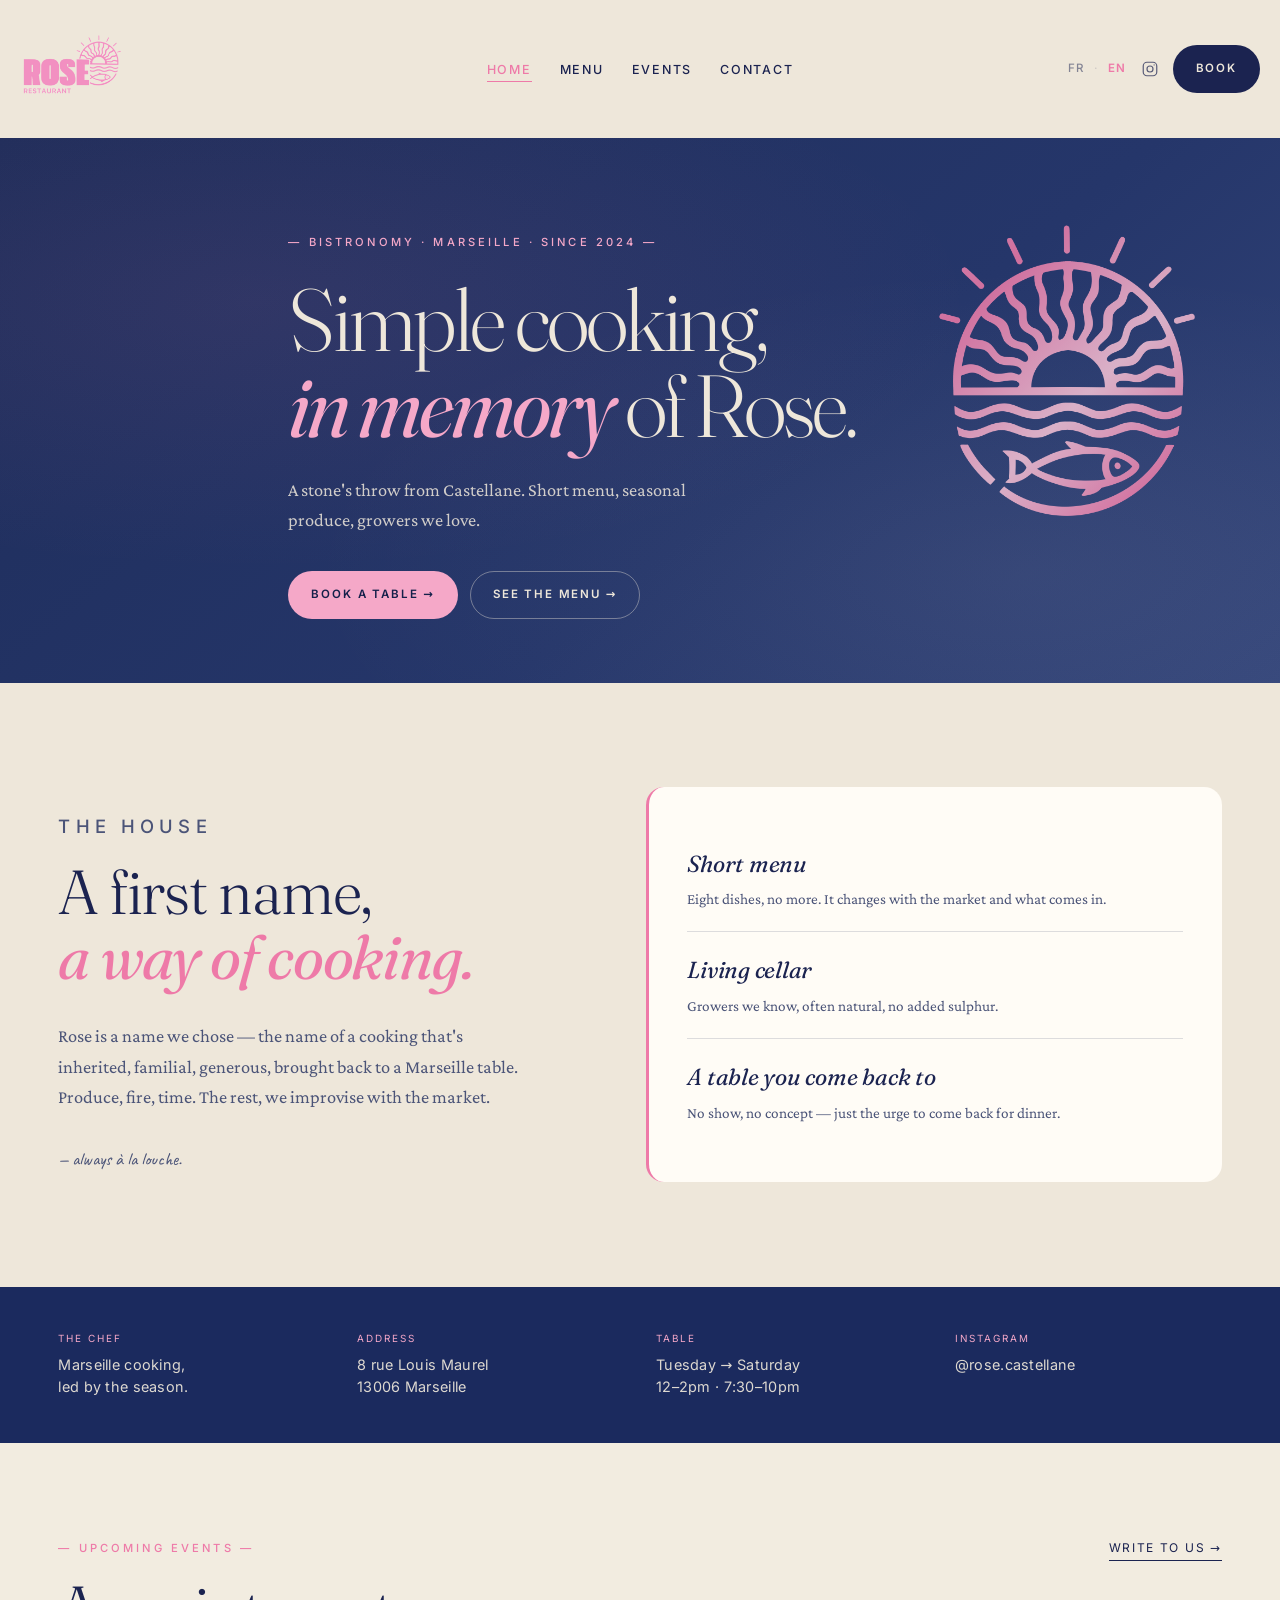
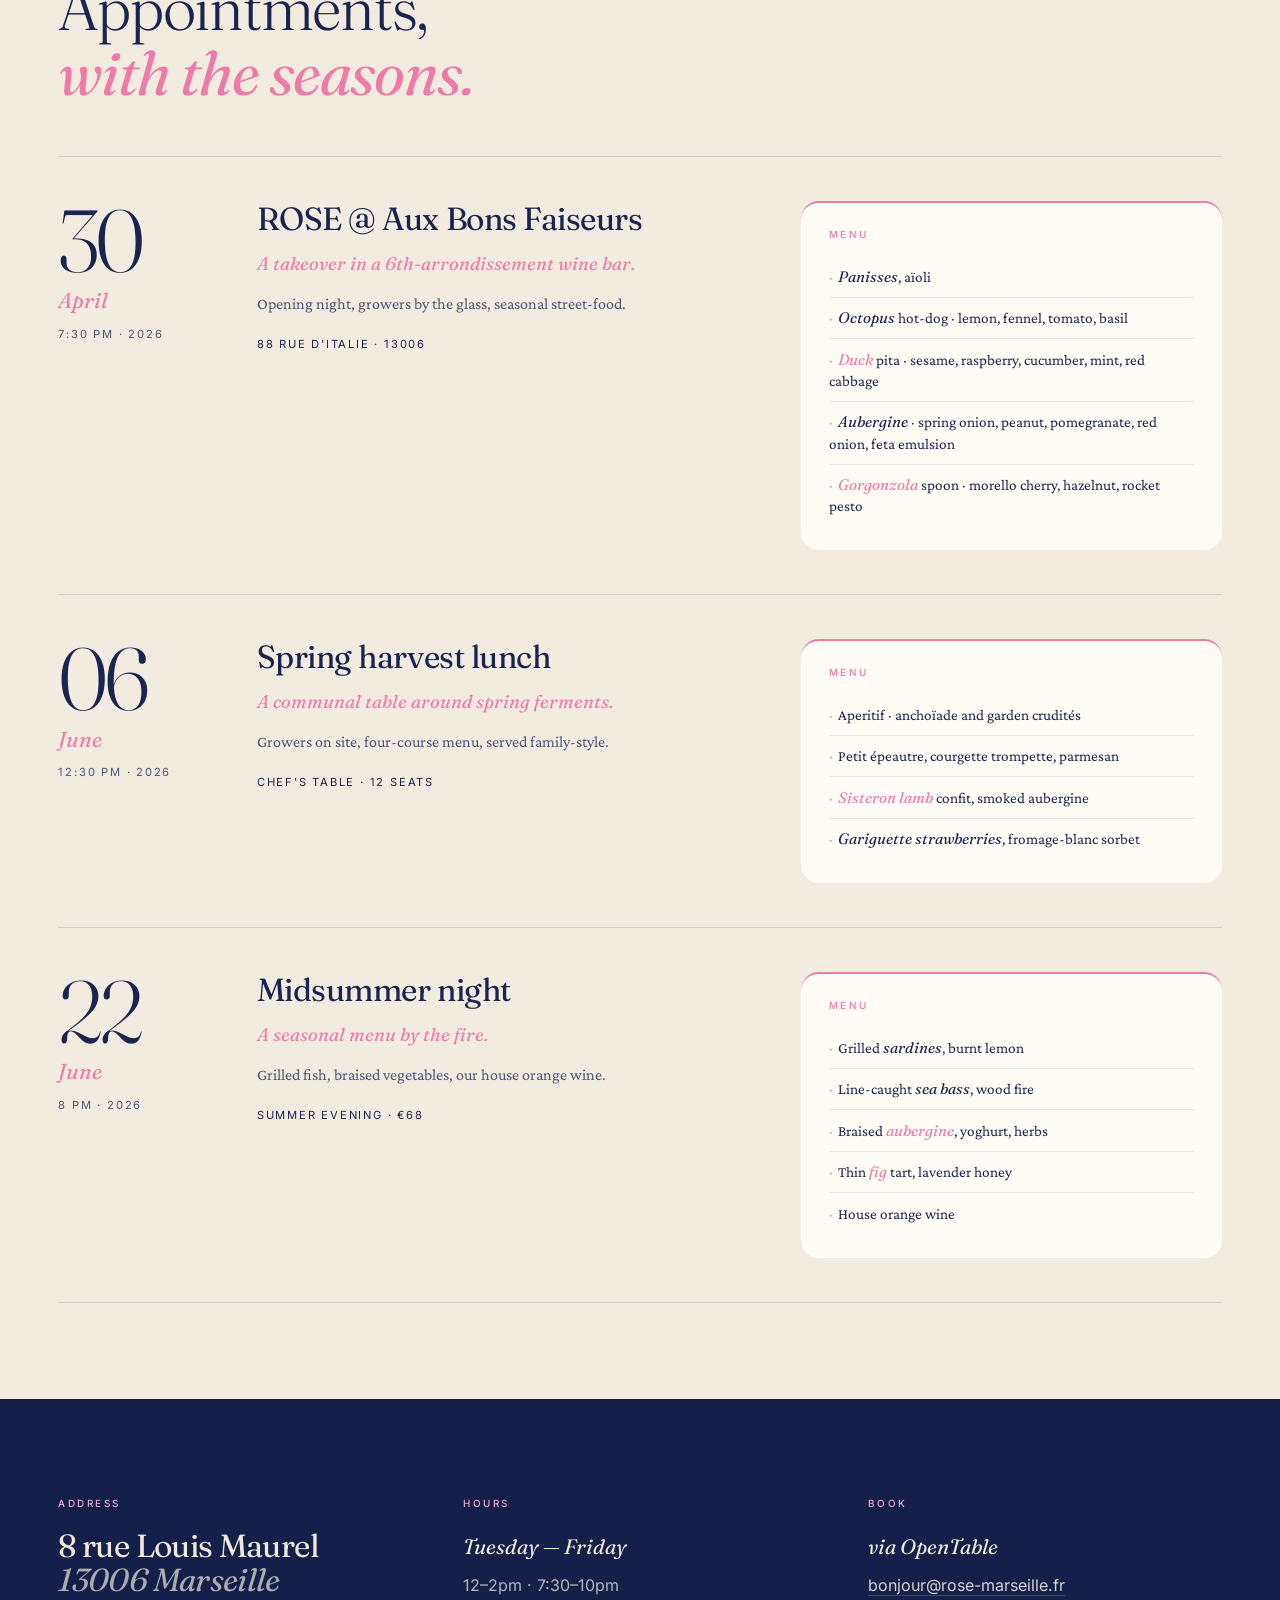
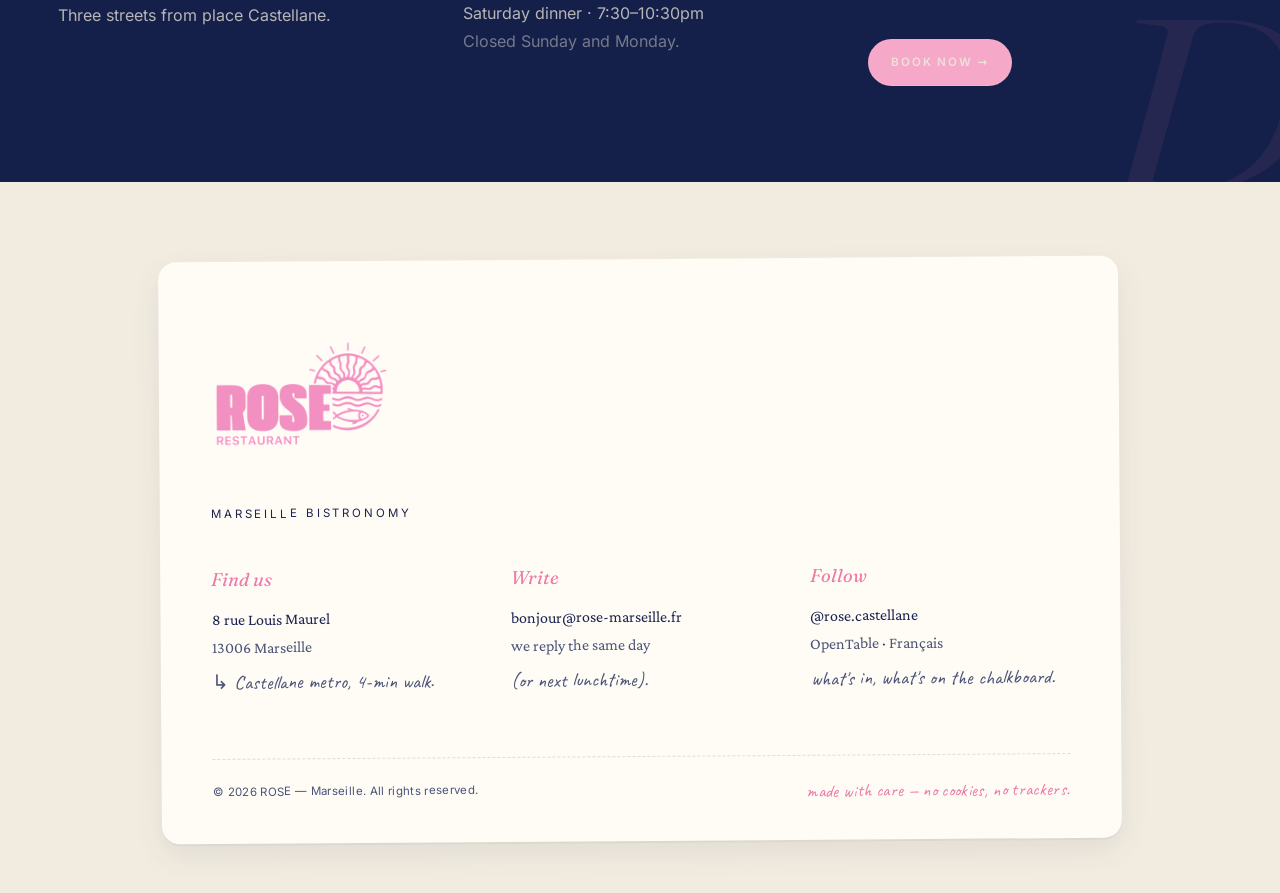
==== en/index.html @ fb36637d "feat(ux): retire les CTA événement + header mobile symétrique + responsive - Supprime les 12 boutons" ====
<!doctype html>
<html lang="en">
<head>
<meta charset="utf-8">
<meta name="viewport" content="width=device-width, initial-scale=1">
<title>ROSE — Marseille bistronomy · 8 rue Louis Maurel</title>
<meta name="description" content="ROSE, a bistronomy table in the heart of Marseille. Simple, seasonal cooking, a stone's throw from Castellane. 8 rue Louis Maurel, 13006.">
<meta name="theme-color" content="#1B2A5E">

<link rel="canonical" href="https://rose-marseille.fr/en/">
<link rel="alternate" hreflang="fr" href="https://rose-marseille.fr/">
<link rel="alternate" hreflang="en" href="https://rose-marseille.fr/en/">
<link rel="alternate" hreflang="x-default" href="https://rose-marseille.fr/">

<meta property="og:type" content="restaurant">
<meta property="og:locale" content="en_GB">
<meta property="og:title" content="ROSE — Marseille bistronomy">
<meta property="og:description" content="Simple cooking, in memory of Rose. 8 rue Louis Maurel, 13006 Marseille.">
<meta property="og:url" content="https://rose-marseille.fr/en/">
<meta property="og:image" content="https://rose-marseille.fr/assets/img/logo-wordmark.png">
<meta name="twitter:card" content="summary_large_image">
<meta name="twitter:title" content="ROSE — Marseille bistronomy">
<meta name="twitter:description" content="Simple cooking, in memory of Rose.">
<meta name="twitter:image" content="https://rose-marseille.fr/assets/img/logo-wordmark.png">

<link rel="icon" href="../favicon.svg" type="image/svg+xml">
<link rel="manifest" href="../site.webmanifest">

<link rel="preconnect" href="https://fonts.googleapis.com">
<link rel="preconnect" href="https://fonts.gstatic.com" crossorigin>
<link rel="stylesheet" href="https://fonts.googleapis.com/css2?family=Fraunces:ital,opsz,wght@0,9..144,300;0,9..144,400;0,9..144,500;1,9..144,300;1,9..144,400;1,9..144,500&family=Crimson+Pro:ital,wght@0,400;0,500;1,400;1,500&family=Caveat:wght@400;600&display=swap">
<link rel="preload" href="../assets/fonts/Inter-Regular.woff2" as="font" type="font/woff2" crossorigin>
<link rel="stylesheet" href="../assets/css/style.css">

<script type="application/ld+json">
{
  "@context": "https://schema.org",
  "@type": "Restaurant",
  "@id": "https://rose-marseille.fr/#restaurant",
  "name": "ROSE",
  "url": "https://rose-marseille.fr/en/",
  "image": "https://rose-marseille.fr/assets/img/logo-wordmark.png",
  "logo": "https://rose-marseille.fr/assets/img/logo-rose.png",
  "email": "bonjour@rose-marseille.fr",
  "priceRange": "€€",
  "servesCuisine": ["French", "Mediterranean", "Bistronomy"],
  "address": {
    "@type": "PostalAddress",
    "streetAddress": "8 rue Louis Maurel",
    "postalCode": "13006",
    "addressLocality": "Marseille",
    "addressCountry": "FR"
  },
  "geo": { "@type": "GeoCoordinates", "latitude": 43.2916, "longitude": 5.3855 },
  "openingHoursSpecification": [
    { "@type": "OpeningHoursSpecification", "dayOfWeek": ["Tuesday","Wednesday","Thursday","Friday"], "opens": "12:00", "closes": "14:00" },
    { "@type": "OpeningHoursSpecification", "dayOfWeek": ["Tuesday","Wednesday","Thursday","Friday"], "opens": "19:30", "closes": "22:00" },
    { "@type": "OpeningHoursSpecification", "dayOfWeek": "Saturday", "opens": "19:30", "closes": "22:30" }
  ],
  "acceptsReservations": "https://www.opentable.fr/r/rose-marseille",
  "sameAs": ["https://www.instagram.com/rose.castellane"]
}
</script>
<script type="application/ld+json">
{
  "@context": "https://schema.org",
  "@type": "WebSite",
  "name": "ROSE — Marseille",
  "url": "https://rose-marseille.fr/en/",
  "inLanguage": ["en", "fr"]
}
</script>
</head>
<body>

<a class="skip-link" href="#main">Skip to content</a>

<header class="site-header" role="banner">
  <div class="wrap header-inner">
    <a class="brand" href="/en/" aria-label="ROSE — home">
      <img class="brand-logo" src="../assets/img/logo-wordmark.png" alt="ROSE — Marseille" width="auto" height="108">
    </a>
    <nav class="nav-primary" id="nav-primary" aria-label="Primary">
      <ul>
        <li><a href="/en/" aria-current="page">Home</a></li>
        <li><a href="menu.html">Menu</a></li>
        <li><a href="events.html">Events</a></li>
        <li><a href="contact.html">Contact</a></li>
      </ul>
    </nav>
    <div class="header-cta">
      <div class="lang-switch" aria-label="Language">
        <a href="/" hreflang="fr">FR</a><span>·</span>
        <a href="/en/" aria-current="true" hreflang="en">EN</a>
      </div>
      <a class="ig-link" href="https://www.instagram.com/rose.castellane" target="_blank" rel="noopener noreferrer" aria-label="Instagram"><svg viewBox="0 0 24 24" width="18" height="18" fill="none" stroke="currentColor" stroke-width="1.6" stroke-linecap="round" stroke-linejoin="round" aria-hidden="true"><rect x="3" y="3" width="18" height="18" rx="5"/><circle cx="12" cy="12" r="4"/><circle cx="17.5" cy="6.5" r="0.8" fill="currentColor" stroke="none"/></svg></a>
      <a class="btn btn--dark" data-opentable href="https://www.opentable.fr/r/rose-marseille">Book</a>
    </div>
  </div>
</header>

<main id="main">

  <section class="hero">
    <div class="hero-mark" aria-hidden="true"></div>
    <div class="wrap hero-inner">
      <p class="eyebrow eyebrow-dash reveal">Bistronomy · Marseille · since 2024</p>
      <h1 class="reveal" data-delay="1">Simple cooking,<br><em>in memory</em> of Rose.</h1>
      <p class="hero-lead reveal" data-delay="2">A stone's throw from Castellane. Short menu, seasonal produce, growers we love.</p>
      <div class="hero-cta reveal" data-delay="3">
        <a class="btn btn--primary" data-opentable href="https://www.opentable.fr/r/rose-marseille">Book a table →</a>
        <a class="btn btn--ghost" href="menu.html">See the menu →</a>
      </div>
    </div>
  </section>

  <section class="section">
    <div class="wrap">
      <div class="signature">
        <div class="signature-text reveal">
          <p class="eyebrow">The house</p>
          <h2>A first name,<br><em>a way of cooking.</em></h2>
          <p>Rose is a name we chose — the name of a cooking that's inherited, familial, generous, brought back to a Marseille table. Produce, fire, time. The rest, we improvise with the market.</p>
          <p class="script">— always à la louche.</p>
        </div>
        <div class="signature-card reveal" data-delay="1">
          <div class="item">
            <div class="item-title">Short menu</div>
            <div class="item-desc">Eight dishes, no more. It changes with the market and what comes in.</div>
          </div>
          <div class="item">
            <div class="item-title">Living cellar</div>
            <div class="item-desc">Growers we know, often natural, no added sulphur.</div>
          </div>
          <div class="item">
            <div class="item-title">A table you come back to</div>
            <div class="item-desc">No show, no concept — just the urge to come back for dinner.</div>
          </div>
        </div>
      </div>
    </div>
  </section>

  <section class="info-band">
    <div class="wrap">
      <div class="grid">
        <div>
          <div class="label">The chef</div>
          <div class="value">Marseille cooking,<br>led by the season.</div>
        </div>
        <div>
          <div class="label">Address</div>
          <div class="value">8 rue Louis Maurel
13006 Marseille</div>
        </div>
        <div>
          <div class="label">Table</div>
          <div class="value">Tuesday → Saturday
12–2pm · 7:30–10pm</div>
        </div>
        <div>
          <div class="label">Instagram</div>
          <div class="value"><a href="https://www.instagram.com/rose.castellane" target="_blank" rel="noopener noreferrer">@rose.castellane</a></div>
        </div>
      </div>
    </div>
  </section>

  <section class="section events">
    <div class="wrap">
      <div class="events-head reveal">
        <div>
          <p class="eyebrow eyebrow-dash">Upcoming events</p>
          <h2>Appointments,<br><em>with the seasons.</em></h2>
        </div>
        <a class="events-link" href="contact.html">Write to us →</a>
      </div>
      <ul class="events-list">
        <li class="event reveal" data-delay="1">
          <div class="event-date">
            <span class="day">30</span>
            <span class="month">April</span>
            <span class="time">7:30 pm · 2026</span>
          </div>
          <div>
            <h3 class="event-title">ROSE @ Aux Bons Faiseurs</h3>
            <p class="event-sub">A takeover in a 6th-arrondissement wine bar.</p>
            <p class="event-desc">Opening night, growers by the glass, seasonal street-food.</p>
            <p class="event-location">88 rue d'Italie · 13006</p>
          </div>
          <div class="event-menu-card">
            <span class="event-menu-label">Menu</span>
            <ul class="event-menu">
              <li><span class="accent-blue">Panisses</span>, aïoli</li>
              <li><span class="accent-blue">Octopus</span> hot-dog · lemon, fennel, tomato, basil</li>
              <li><span class="accent-rose">Duck</span> pita · sesame, raspberry, cucumber, mint, red cabbage</li>
              <li><span class="accent-blue">Aubergine</span> · spring onion, peanut, pomegranate, red onion, feta emulsion</li>
              <li><span class="accent-rose">Gorgonzola</span> spoon · morello cherry, hazelnut, rocket pesto</li>
            </ul>
          </div>
        </li>
        <li class="event reveal" data-delay="2">
          <div class="event-date">
            <span class="day">06</span>
            <span class="month">June</span>
            <span class="time">12:30 pm · 2026</span>
          </div>
          <div>
            <h3 class="event-title">Spring harvest lunch</h3>
            <p class="event-sub">A communal table around spring ferments.</p>
            <p class="event-desc">Growers on site, four-course menu, served family-style.</p>
            <p class="event-location">Chef's table · 12 seats</p>
          </div>
          <div class="event-menu-card">
            <span class="event-menu-label">Menu</span>
            <ul class="event-menu">
              <li>Aperitif · anchoïade and garden crudités</li>
              <li>Petit épeautre, courgette trompette, parmesan</li>
              <li><span class="accent-rose">Sisteron lamb</span> confit, smoked aubergine</li>
              <li><span class="accent-blue">Gariguette strawberries</span>, fromage-blanc sorbet</li>
            </ul>
          </div>
        </li>
        <li class="event reveal" data-delay="3">
          <div class="event-date">
            <span class="day">22</span>
            <span class="month">June</span>
            <span class="time">8 pm · 2026</span>
          </div>
          <div>
            <h3 class="event-title">Midsummer night</h3>
            <p class="event-sub">A seasonal menu by the fire.</p>
            <p class="event-desc">Grilled fish, braised vegetables, our house orange wine.</p>
            <p class="event-location">Summer evening · €68</p>
          </div>
          <div class="event-menu-card">
            <span class="event-menu-label">Menu</span>
            <ul class="event-menu">
              <li>Grilled <span class="accent-blue">sardines</span>, burnt lemon</li>
              <li>Line-caught <span class="accent-blue">sea bass</span>, wood fire</li>
              <li>Braised <span class="accent-rose">aubergine</span>, yoghurt, herbs</li>
              <li>Thin <span class="accent-rose">fig</span> tart, lavender honey</li>
              <li>House orange wine</li>
            </ul>
          </div>
        </li>
      </ul>
    </div>
  </section>

  <section class="section section--navy-deep">
    <div class="wrap">
      <div class="practical reveal">
        <div>
          <p class="eyebrow">Address</p>
          <h3>8 rue Louis Maurel<br><em>13006 Marseille</em></h3>
          <p>Three streets from place Castellane.</p>
        </div>
        <div>
          <p class="eyebrow">Hours</p>
          <p class="italique">Tuesday — Friday</p>
          <p>12–2pm · 7:30–10pm<br>Saturday dinner · 7:30–10:30pm<br><span style="opacity:0.6">Closed Sunday and Monday.</span></p>
        </div>
        <div>
          <p class="eyebrow">Book</p>
          <p class="italique">via OpenTable</p>
          <p><a href="mailto:bonjour@rose-marseille.fr">bonjour@rose-marseille.fr</a></p>
          <a class="btn btn--primary" data-opentable href="https://www.opentable.fr/r/rose-marseille" style="margin-top:1.5rem">Book now →</a>
        </div>
      </div>
      <div class="ghost-letter" aria-hidden="true">R</div>
    </div>
  </section>

</main>

<footer class="site-footer" role="contentinfo">
  <div class="wrap">
    <div class="footer-card">
      <img class="footer-wordmark" src="../assets/img/logo-wordmark.png" alt="ROSE">
      <p class="footer-tag">Marseille bistronomy</p>
      <div class="footer-grid">
        <div>
          <p class="col-title">Find us</p>
          8 rue Louis Maurel<br>
          <span class="col-muted">13006 Marseille</span>
          <p class="col-note">↳ Castellane metro, 4-min walk.</p>
        </div>
        <div>
          <p class="col-title">Write</p>
          <a href="mailto:bonjour@rose-marseille.fr">bonjour@rose-marseille.fr</a><br>
          <span class="col-muted">we reply the same day</span>
          <p class="col-note">(or next lunchtime).</p>
        </div>
        <div>
          <p class="col-title">Follow</p>
          <a href="https://www.instagram.com/rose.castellane" target="_blank" rel="noopener noreferrer">@rose.castellane</a><br>
          <a data-opentable href="https://www.opentable.fr/r/rose-marseille" class="col-muted">OpenTable</a> · <a href="/" class="col-muted">Français</a>
          <p class="col-note">what's in, what's on the chalkboard.</p>
        </div>
      </div>
      <div class="footer-sign">
        <span>© <span data-year>2026</span> ROSE — Marseille. All rights reserved.</span>
        <span class="script">made with care — no cookies, no trackers.</span>
      </div>
    </div>
  </div>
</footer>

<button class="back-top" type="button" aria-label="Back to top">
  <svg width="16" height="16" viewBox="0 0 24 24" fill="none" stroke="currentColor" stroke-width="2" stroke-linecap="round" stroke-linejoin="round" aria-hidden="true"><path d="M12 19V5M5 12l7-7 7 7"/></svg>
</button>

<script src="../assets/js/main.js" defer></script>
</body>
</html>
---- assets/css/style.css ----
/* ---------------------------------------------------------
   ROSE — Marseille · Design system v2
   DA : bleu marine + rose poudré + crème
   Typo : Fraunces (serif display) · Inter (UI) · Crimson Pro (corps) · Caveat (manuscrit)
   --------------------------------------------------------- */

/* ---------- Fonts
   Fraunces + Crimson Pro + Caveat via Google Fonts (link dans <head>).
   Inter est self-hosted (hérité) pour UI/nav/boutons. */
@font-face { font-family:"Inter"; src:url("../fonts/Inter-Regular.woff2")  format("woff2"); font-weight:400; font-style:normal; font-display:swap; }
@font-face { font-family:"Inter"; src:url("../fonts/Inter-Medium.woff2")   format("woff2"); font-weight:500; font-style:normal; font-display:swap; }
@font-face { font-family:"Inter"; src:url("../fonts/Inter-SemiBold.woff2") format("woff2"); font-weight:600; font-style:normal; font-display:swap; }

/* ---------- Tokens */
:root {
  /* Couleurs — DA exacte */
  --c-navy:       #1B2A5E;   /* hero, bandeaux infos */
  --c-navy-deep:  #14204A;   /* practical, gradient sombre */
  --c-navy-soft:  #2A3C7A;
  --c-ink:        #1B2350;   /* texte principal */
  --c-ink-soft:   #4B5478;   /* texte secondaire */

  --c-pink:       #F5A8C8;   /* rose poudré, accents, italiques hero */
  --c-pink-deep:  #EE7AA8;   /* rose saturé, hover, accents intérieurs */
  --c-pink-soft:  #F8C5D7;

  --c-cream:      #EEE7DA;   /* fond page */
  --c-cream-deep: #E6DECB;
  --c-paper:      #F2ECE0;   /* fond footer, bandeau évenements */
  --c-white:      #FFFCF6;   /* cartes, "papier" */

  --c-rule:       rgba(27,35,80,0.15);
  --c-rule-hair:  rgba(27,35,80,0.10);

  /* Alias pour code hérité (compatibilité — toutes les pages anciennes) */
  --c-blue-ink:  var(--c-navy);
  --c-blue:      var(--c-ink);
  --c-blue-2:    var(--c-navy-soft);
  --c-blue-dark: var(--c-navy-deep);
  --c-rose:      var(--c-pink);
  --c-rose-soft: var(--c-pink-soft);
  --c-rose-deep: var(--c-pink-deep);
  --c-ivory:     var(--c-cream);
  --c-ivory-2:   var(--c-white);
  --c-sand:      var(--c-paper);
  --c-graphite:  var(--c-ink);
  --c-graphite-2:var(--c-ink-soft);
  --c-line:      var(--c-rule);
  --c-line-2:    var(--c-rule-hair);
  --c-muted:     var(--c-ink-soft);

  /* Typo */
  --ff-display: "Fraunces", Georgia, "Times New Roman", serif;
  --ff-sans:    "Inter", system-ui, -apple-system, "Segoe UI", Roboto, Helvetica, Arial, sans-serif;
  --ff-serif:   "Crimson Pro", Georgia, "Times New Roman", serif;
  --ff-script:  "Caveat", "Brush Script MT", cursive;

  /* Échelle fluide */
  --fs-xs:   clamp(0.72rem, 0.70rem + 0.1vw, 0.78rem);
  --fs-sm:   clamp(0.85rem, 0.83rem + 0.1vw, 0.92rem);
  --fs-base: clamp(1rem,    0.97rem + 0.15vw, 1.08rem);
  --fs-md:   clamp(1.1rem,  1.05rem + 0.3vw, 1.25rem);
  --fs-lg:   clamp(1.5rem,  1.3rem + 0.85vw, 2rem);
  --fs-xl:   clamp(2.4rem,  1.8rem + 2.6vw, 4rem);
  --fs-2xl:  clamp(3rem,    2rem + 4.5vw, 5.5rem);

  /* Espacement */
  --s-1: 0.5rem;  --s-2: 0.75rem; --s-3: 1rem;   --s-4: 1.5rem;
  --s-5: 2.25rem; --s-6: 3.5rem;  --s-7: 5.5rem; --s-8: 8rem;

  /* Layout */
  --wrap: 1240px;
  --radius-xs: 8px;
  --radius: 12px;
  --radius-lg: 18px;
  --radius-pill: 999px;

  /* Ombres */
  --shadow-card: 0 2px 0 rgba(27,35,80,0.04), 0 12px 30px rgba(27,35,80,0.08);
  --shadow-soft: 0 1px 2px rgba(27,35,80,0.04), 0 6px 18px rgba(27,35,80,0.06);

  /* Motion */
  --ease: cubic-bezier(0.2, 0.65, 0.2, 1);
  --ease-out: cubic-bezier(0.16, 1, 0.3, 1);
  --dur-fast: 200ms;
  --dur: 380ms;
  --dur-slow: 780ms;

  --hdr-h: 150px;
}

/* ---------- Reset léger */
*, *::before, *::after { box-sizing: border-box; }
html { -webkit-text-size-adjust: 100%; }
body {
  margin: 0;
  background: var(--c-cream);
  color: var(--c-ink);
  font-family: var(--ff-serif);
  font-size: var(--fs-base);
  line-height: 1.55;
  -webkit-font-smoothing: antialiased;
  -moz-osx-font-smoothing: grayscale;
  text-rendering: optimizeLegibility;
  font-feature-settings: "ss01", "cv11";
}
img { max-width: 100%; height: auto; display: block; }
a { color: inherit; text-decoration: none; transition: color var(--dur-fast) var(--ease), opacity var(--dur-fast) var(--ease); }
a:hover { color: var(--c-pink-deep); }
button { font: inherit; color: inherit; }

::selection { background: var(--c-pink); color: var(--c-navy-deep); }

.wrap { max-width: var(--wrap); margin: 0 auto; padding: 0 clamp(1.25rem, 3vw, 3.5rem); }
.sr-only { position: absolute; width: 1px; height: 1px; padding: 0; margin: -1px; overflow: hidden; clip: rect(0,0,0,0); white-space: nowrap; border: 0; }

.skip-link {
  position: absolute; top: -48px; left: 12px; z-index: 100;
  padding: 10px 16px; background: var(--c-ink); color: var(--c-cream);
  font-family: var(--ff-sans); font-size: 0.85rem;
  border-radius: var(--radius);
  transition: top var(--dur-fast) var(--ease);
}
.skip-link:focus { top: 12px; }

/* ---------- Typographie display */
h1, h2, h3, h4 {
  font-family: var(--ff-display);
  font-weight: 300;
  color: var(--c-ink);
  letter-spacing: -0.02em;
  line-height: 1.05;
  margin: 0;
}
h1 { font-size: var(--fs-2xl); letter-spacing: -0.035em; }
h2 { font-size: var(--fs-xl); }
h3 { font-size: var(--fs-lg); }
h4 { font-size: var(--fs-md); font-weight: 400; }
em { font-family: var(--ff-display); font-style: italic; font-weight: 400; color: var(--c-pink-deep); }

p { margin: 0 0 1rem; }

.eyebrow {
  font-family: var(--ff-sans);
  font-size: 0.7rem;
  font-weight: 500;
  letter-spacing: 0.28em;
  text-transform: uppercase;
  color: var(--c-pink-deep);
  margin: 0 0 1.1rem;
}
.eyebrow-dash::before { content: "— "; }
.eyebrow-dash::after  { content: " —"; }

.script {
  font-family: var(--ff-script);
  font-size: 1.6rem;
  line-height: 1.2;
  color: var(--c-pink-deep);
}

/* Accents texte colorés sur mots-produits */
.accent-blue { color: var(--c-ink); font-style: italic; font-family: var(--ff-display); font-weight: 400; }
.accent-rose { color: var(--c-pink-deep); font-style: italic; font-family: var(--ff-display); font-weight: 400; }

/* ---------- Header */
.site-header {
  position: sticky; top: 0; z-index: 50;
  background: var(--c-cream);
  transition: box-shadow var(--dur) var(--ease), background var(--dur) var(--ease);
}
.site-header.is-scrolled {
  background: rgba(238,231,218,0.92);
  backdrop-filter: saturate(140%) blur(10px);
  -webkit-backdrop-filter: saturate(140%) blur(10px);
  box-shadow: 0 1px 0 var(--c-rule-hair);
}
.header-inner {
  display: grid;
  grid-template-columns: 1fr auto 1fr;
  align-items: center;
  gap: 24px;
  padding: 18px 0;
}
.brand { display: inline-flex; align-items: center; }
.brand-logo { height: clamp(72px, 8vw, 108px); width: auto; }

.nav-primary { display: flex; align-items: center; justify-content: center; gap: 28px; }
.nav-primary ul {
  display: flex; list-style: none; gap: 28px; margin: 0; padding: 0;
  font-family: var(--ff-sans);
  font-size: 0.78rem;
  letter-spacing: 0.14em;
  text-transform: uppercase;
  font-weight: 500;
}
.nav-primary ul a { color: var(--c-ink); padding-bottom: 4px; }
.nav-primary ul a:hover { color: var(--c-pink-deep); }
.nav-primary ul a[aria-current="page"] { color: var(--c-pink-deep); border-bottom: 1px solid var(--c-pink-deep); }

.lang-switch {
  display: flex; align-items: center; gap: 10px;
  font-family: var(--ff-sans); font-size: 0.72rem; font-weight: 500;
  letter-spacing: 0.1em;
}
.lang-switch a { color: var(--c-ink); opacity: 0.5; }
.lang-switch a[aria-current="true"] { color: var(--c-pink-deep); opacity: 1; font-weight: 600; }
.lang-switch span { color: var(--c-rule); }
.lang-switch .ig-link { display: inline-flex; align-items: center; opacity: 0.75; }
.lang-switch .ig-link:hover { opacity: 1; color: var(--c-pink-deep); }

.header-cta { display: flex; justify-content: flex-end; align-items: center; gap: 14px; }
.header-cta .ig-link { color: var(--c-ink); opacity: 0.7; display: inline-flex; }
.header-cta .ig-link:hover { color: var(--c-pink-deep); opacity: 1; }

/* ---------- Boutons */
.btn {
  display: inline-flex; align-items: center; justify-content: center; gap: 0.5em;
  padding: 14px 22px;
  font-family: var(--ff-sans);
  font-size: 0.72rem;
  font-weight: 600;
  letter-spacing: 0.16em;
  text-transform: uppercase;
  border-radius: var(--radius-pill);
  cursor: pointer;
  border: 1px solid transparent;
  transition: transform var(--dur-fast) var(--ease), background var(--dur-fast) var(--ease),
              color var(--dur-fast) var(--ease), border-color var(--dur-fast) var(--ease),
              box-shadow var(--dur-fast) var(--ease);
  white-space: nowrap;
}
.btn--primary {
  background: var(--c-pink);
  color: var(--c-navy-deep);
}
.btn--primary:hover { background: var(--c-pink-deep); color: var(--c-navy-deep); transform: translateY(-1px); }
.btn--dark {
  background: var(--c-ink);
  color: var(--c-cream);
}
.btn--dark:hover { background: var(--c-navy); color: var(--c-cream); transform: translateY(-1px); }
.btn--ghost {
  background: transparent;
  color: var(--c-ink);
  border: 1px solid var(--c-rule);
}
.btn--ghost:hover { border-color: var(--c-pink-deep); color: var(--c-pink-deep); }
.btn--ghost-dark {
  background: transparent;
  color: var(--c-cream);
  border: 1px solid rgba(238,231,218,0.35);
}
.btn--ghost-dark:hover { border-color: var(--c-pink); color: var(--c-pink); }

/* ---------- HERO navy */
.hero {
  position: relative;
  color: var(--c-cream);
  padding: clamp(4rem, 8vw, 6rem) 0 clamp(3rem, 6vw, 4rem);
  overflow: hidden;
  background:
    radial-gradient(ellipse at 20% 30%, rgba(238,122,168,0.08) 0%, transparent 50%),
    radial-gradient(ellipse at 80% 80%, rgba(238,231,218,0.06) 0%, transparent 50%),
    linear-gradient(140deg, #1E2D5A 0%, #25366A 60%, #33457A 100%);
}
.hero-inner { position: relative; max-width: 780px; }
.hero .eyebrow { color: var(--c-pink); margin-bottom: 1.5rem; }
.hero h1 {
  color: var(--c-cream);
  font-size: clamp(3rem, 7vw, 5.5rem);
  line-height: 0.98;
  font-weight: 300;
  letter-spacing: -0.035em;
}
.hero h1 em {
  color: var(--c-pink);
  font-weight: 400;
}
.hero-lead {
  max-width: 460px;
  margin-top: 1.75rem;
  font-size: clamp(1.05rem, 1.5vw, 1.15rem);
  line-height: 1.6;
  color: rgba(238,231,218,0.85);
}
.hero-cta { display: flex; flex-wrap: wrap; gap: 12px; margin-top: 2.25rem; }
.hero-cta .btn--ghost { color: var(--c-cream); border-color: rgba(238,231,218,0.4); }
.hero-cta .btn--ghost:hover { color: var(--c-pink); border-color: var(--c-pink); }

/* Hero mark : logo rose nacré en filigrane */
.hero-mark {
  position: absolute;
  right: clamp(-60px, 1vw, 56px);
  top: 50%;
  transform: translateY(-58%);
  width: clamp(240px, 32vw, 420px);
  aspect-ratio: 1 / 1;
  pointer-events: none;
  background: linear-gradient(135deg, #F5A8C8 0%, #EE7AA8 30%, #F8C5D7 55%, #EE7AA8 75%, #F5A8C8 100%);
  -webkit-mask: url("../img/logo-rose.png") center / contain no-repeat;
          mask: url("../img/logo-rose.png") center / contain no-repeat;
  filter: drop-shadow(0 0 40px rgba(245,168,200,0.3));
  opacity: 0.85;
  z-index: 0;
}
.hero-inner > * { position: relative; z-index: 1; }

.hero--short {
  padding: clamp(3rem, 6vw, 5rem) 0 clamp(2.5rem, 5vw, 3.5rem);
}
.hero--short h1 { font-size: clamp(2.4rem, 5.5vw, 4.2rem); }
.hero--short .hero-mark { opacity: 0.5; width: clamp(200px, 26vw, 340px); }

.crumbs {
  font-family: var(--ff-sans);
  font-size: 0.72rem;
  letter-spacing: 0.14em;
  text-transform: uppercase;
  color: rgba(238,231,218,0.65);
  margin-bottom: 1.5rem;
}
.crumbs a { color: inherit; opacity: 0.85; }
.crumbs a:hover { color: var(--c-pink); opacity: 1; }
.crumbs [aria-current="page"] { color: var(--c-pink); }

/* ---------- Sections génériques */
.section {
  padding: clamp(4rem, 8vw, 6rem) 0;
}
.section--tight { padding: clamp(3rem, 5vw, 4rem) 0; }
.section--paper { background: var(--c-paper); }
.section--sand  { background: var(--c-paper); }  /* alias */
.section--cream { background: var(--c-cream); }
.section--navy  { background: var(--c-navy); color: var(--c-cream); }
.section--navy-deep {
  background: var(--c-navy-deep); color: var(--c-cream);
  position: relative; overflow: hidden;
}
.section--navy h2, .section--navy h3,
.section--navy-deep h2, .section--navy-deep h3 { color: var(--c-cream); }
.section--navy .eyebrow,
.section--navy-deep .eyebrow { color: var(--c-pink); }
.section--blue { /* legacy alias */
  background: var(--c-navy-deep); color: var(--c-cream);
  position: relative; overflow: hidden;
}
.section--blue h2, .section--blue h3 { color: var(--c-cream); }
.section--blue .eyebrow { color: var(--c-pink); }

.section-head {
  display: flex; flex-wrap: wrap; gap: 2rem;
  justify-content: space-between; align-items: baseline;
  margin-bottom: clamp(2rem, 4vw, 3.5rem);
}

/* ---------- Signature (2-col : La maison / 3 repères) */
.signature {
  display: grid;
  grid-template-columns: 1fr 1.1fr;
  gap: clamp(2rem, 5vw, 4.5rem);
  align-items: center;
}
.signature-text p {
  font-size: 1.15rem;
  line-height: 1.65;
  color: var(--c-ink-soft);
  margin-top: 2rem;
  max-width: 480px;
}
.signature-text h2 em { color: var(--c-pink-deep); }
.signature-card {
  background: var(--c-white);
  padding: clamp(2rem, 3vw, 3rem) clamp(2rem, 3vw, 3.25rem);
  border-radius: var(--radius-lg);
  border-left: 3px solid var(--c-pink-deep);
}
.signature-card .item {
  padding: 1.25rem 0;
  border-bottom: 1px solid var(--c-rule);
}
.signature-card .item:last-child { border-bottom: none; }
.signature-card .item-title {
  font-family: var(--ff-display); font-style: italic; font-weight: 400;
  font-size: 1.45rem; color: var(--c-ink); margin-bottom: 6px;
  letter-spacing: -0.01em;
}
.signature-card .item-desc { font-size: 0.95rem; color: var(--c-ink-soft); line-height: 1.55; }

/* ---------- Info band 4-col navy */
.info-band {
  background: var(--c-navy);
  color: rgba(238,231,218,0.92);
  padding: 2.75rem 0;
}
.info-band .grid {
  display: grid; grid-template-columns: repeat(4, 1fr); gap: 2rem;
  font-family: var(--ff-sans);
  font-size: 0.9rem;
  line-height: 1.55;
  letter-spacing: 0.02em;
}
.info-band .label {
  color: var(--c-pink);
  font-size: 0.62rem; letter-spacing: 0.2em; text-transform: uppercase;
  margin-bottom: 0.5rem;
}
.info-band .value { white-space: pre-line; }
.info-band a { color: inherit; border-bottom: 1px solid transparent; }
.info-band a:hover { color: var(--c-pink); }

/* ---------- Events : liste généreuse, 3-col (date / titre / menu) */
.events {
  background: var(--c-paper);
}
.events-head {
  display: flex; flex-wrap: wrap; gap: 2rem;
  justify-content: space-between; align-items: baseline;
  margin-bottom: clamp(2rem, 4vw, 3.5rem);
}
.events-head h2 em { color: var(--c-pink-deep); }
.events-link {
  font-family: var(--ff-sans);
  font-size: 0.75rem;
  letter-spacing: 0.14em;
  text-transform: uppercase;
  color: var(--c-ink);
  border-bottom: 1px solid var(--c-ink);
  padding-bottom: 3px;
}
.events-link:hover { color: var(--c-pink-deep); border-color: var(--c-pink-deep); }

.events-list { list-style: none; margin: 0; padding: 0; }
.event {
  display: grid;
  grid-template-columns: 160px 1.2fr 1fr;
  gap: clamp(1.5rem, 3vw, 3rem);
  padding: clamp(2rem, 3.5vw, 2.75rem) 0;
  border-top: 1px solid var(--c-rule);
  align-items: start;
}
.event:last-child { border-bottom: 1px solid var(--c-rule); }
.event-date {
  font-family: var(--ff-display);
  font-size: 0;
  margin: 0;
}
.event-date .day {
  display: block;
  font-family: var(--ff-display);
  font-weight: 300;
  font-size: clamp(4rem, 7vw, 5.5rem);
  line-height: 0.9;
  letter-spacing: -0.05em;
  color: var(--c-ink);
}
.event-date .month {
  display: block;
  font-family: var(--ff-display);
  font-style: italic;
  font-weight: 400;
  font-size: 1.35rem;
  color: var(--c-pink-deep);
  margin-top: 4px;
}
.event-date .time {
  display: block;
  font-family: var(--ff-sans);
  font-size: 0.7rem; letter-spacing: 0.16em; text-transform: uppercase;
  color: var(--c-ink-soft);
  margin-top: 0.5rem;
}
.event-title {
  font-family: var(--ff-display);
  font-weight: 400;
  font-size: clamp(1.5rem, 2.5vw, 2.1rem);
  line-height: 1.15;
  letter-spacing: -0.015em;
  color: var(--c-ink);
  margin: 0 0 0.75rem;
}
.event-sub {
  font-family: var(--ff-display);
  font-style: italic;
  font-size: 1.15rem;
  color: var(--c-pink-deep);
  margin: 0 0 0.75rem;
}
.event-desc {
  margin: 0;
  font-size: 1rem;
  line-height: 1.6;
  color: var(--c-ink-soft);
  max-width: 420px;
}
.event-location {
  margin-top: 1.25rem;
  font-family: var(--ff-sans);
  font-size: 0.7rem; letter-spacing: 0.16em; text-transform: uppercase;
  color: var(--c-ink);
}
.event-tag { /* legacy alias pour compat */
  display: inline-block;
  margin-top: 0.75rem;
  font-family: var(--ff-sans);
  font-size: 0.7rem; letter-spacing: 0.16em; text-transform: uppercase;
  color: var(--c-ink);
}
.event-cta {
  display: inline-flex; margin-top: 1.5rem;
}
.event-menu-card {
  background: var(--c-white);
  padding: 1.5rem 1.75rem;
  border-top: 2px solid var(--c-pink-deep);
  border-radius: var(--radius-lg);
}
.event-menu-label {
  display: block;
  font-family: var(--ff-sans);
  font-size: 0.62rem; font-weight: 500;
  letter-spacing: 0.26em; text-transform: uppercase;
  color: var(--c-pink-deep);
  margin-bottom: 0.85rem;
}
.event-menu {
  list-style: none; margin: 0; padding: 0;
}
.event-menu li {
  padding: 0.6rem 0;
  border-bottom: 1px solid var(--c-rule-hair);
  font-family: var(--ff-serif);
  font-size: 0.95rem;
  line-height: 1.4;
  color: var(--c-ink);
}
.event-menu li:last-child { border-bottom: none; }
.event-menu li::before {
  content: "· ";
  color: var(--c-pink-deep);
  margin-right: 2px;
}

/* ---------- Practical (3-col navy deep + R fantôme) */
.practical {
  display: grid; grid-template-columns: repeat(3, 1fr); gap: clamp(2rem, 4vw, 3.5rem);
  position: relative;
  z-index: 1;
}
.practical > div { position: relative; }
.practical .label,
.practical .eyebrow { color: var(--c-pink); font-size: 0.62rem; letter-spacing: 0.25em; text-transform: uppercase; margin-bottom: 1.1rem; }
.practical h3 { font-family: var(--ff-display); font-weight: 400; font-size: clamp(1.5rem, 2.5vw, 2.25rem); color: var(--c-cream); margin: 0 0 0.25rem; }
.practical h3 em, .practical .muted-ital {
  font-family: var(--ff-display); font-style: italic; color: rgba(238,231,218,0.7);
}
.practical p { font-size: 1rem; color: rgba(238,231,218,0.75); line-height: 1.75; font-family: var(--ff-sans); }
.practical a { color: rgba(238,231,218,0.9); border-bottom: 1px solid rgba(238,231,218,0.2); }
.practical a:hover { color: var(--c-pink); border-color: var(--c-pink); }
.practical .italique { font-family: var(--ff-display); font-style: italic; font-size: 1.3rem; color: var(--c-cream); margin: 0 0 0.3rem; }

.ghost-letter {
  position: absolute; right: -20px; bottom: -140px;
  font-family: var(--ff-display); font-style: italic; font-weight: 300;
  font-size: clamp(14rem, 32vw, 26rem); line-height: 0.8;
  color: var(--c-pink-deep);
  opacity: 0.08;
  pointer-events: none;
  z-index: 0;
}

/* Style hérité .practical sur fond clair (menu/events/contact pages) */
.section--tight .practical {
  color: var(--c-ink);
}
.section--tight .practical h3 { color: var(--c-ink); }
.section--tight .practical p { color: var(--c-ink-soft); }
.section--tight .practical a { color: var(--c-pink-deep); border-bottom: 1px dotted var(--c-pink-deep); }
.section--tight .practical a:hover { color: var(--c-pink); }

/* ---------- Menu page (carte) */
.menu-grid {
  display: grid; gap: clamp(2.5rem, 4vw, 3.5rem);
  max-width: 820px;
}
.menu-section h2 {
  font-family: var(--ff-display); font-weight: 400; font-style: italic;
  font-size: clamp(1.8rem, 3vw, 2.5rem);
  color: var(--c-pink-deep);
  margin-bottom: 1.5rem;
  border-bottom: 1px solid var(--c-rule);
  padding-bottom: 0.75rem;
}
.menu-list { list-style: none; margin: 0; padding: 0; }
.menu-item {
  padding: 1rem 0;
  border-bottom: 1px dashed var(--c-rule-hair);
}
.menu-item:last-child { border-bottom: none; }
.menu-item-head {
  display: flex; align-items: baseline; gap: 0.75rem;
}
.menu-item-name {
  font-family: var(--ff-display); font-weight: 400; font-size: 1.3rem;
  color: var(--c-ink); line-height: 1.2; letter-spacing: -0.01em;
}
.menu-item-desc {
  margin: 0.35rem 0 0;
  font-family: var(--ff-serif); font-size: 0.98rem;
  color: var(--c-ink-soft); line-height: 1.5;
  font-style: italic;
}
.menu-item-dots {
  flex: 1 1 auto;
  align-self: center;
  border-bottom: 1px dotted var(--c-rule);
  min-width: 20px;
  transform: translateY(-2px);
}
.menu-item-price {
  font-family: var(--ff-display); font-size: 1.15rem; color: var(--c-pink-deep);
  font-weight: 500;
  white-space: nowrap;
}
.menu-note {
  margin-top: clamp(2rem, 4vw, 3rem);
  padding: 1.5rem 2rem;
  background: var(--c-white);
  border-radius: var(--radius-lg);
  font-family: var(--ff-serif);
  font-size: 1rem;
  color: var(--c-ink-soft);
  font-style: italic;
}

/* ---------- Contact page */
.contact-grid {
  display: grid;
  grid-template-columns: 1.2fr 1fr;
  gap: clamp(2rem, 5vw, 4.5rem);
  align-items: start;
}
.contact-form {
  background: var(--c-white);
  padding: clamp(2rem, 4vw, 3rem);
  border-radius: var(--radius-lg);
}
.contact-form .field { margin-bottom: 1.25rem; }
.contact-form label {
  display: block;
  font-family: var(--ff-sans); font-size: 0.72rem;
  letter-spacing: 0.14em; text-transform: uppercase;
  color: var(--c-ink-soft); margin-bottom: 0.4rem;
}
.contact-form input,
.contact-form select,
.contact-form textarea {
  width: 100%;
  padding: 0.85rem 1rem;
  font: inherit;
  font-family: var(--ff-serif);
  font-size: 1rem;
  color: var(--c-ink);
  background: var(--c-cream);
  border: 1px solid var(--c-rule);
  border-radius: var(--radius);
  transition: border-color var(--dur-fast) var(--ease), background var(--dur-fast) var(--ease);
}
.contact-form input:focus,
.contact-form select:focus,
.contact-form textarea:focus {
  outline: none;
  border-color: var(--c-pink-deep);
  background: var(--c-white);
}
.contact-form textarea { min-height: 140px; resize: vertical; }
.contact-form .consent {
  display: flex; align-items: flex-start; gap: 10px;
  font-family: var(--ff-serif); font-size: 0.9rem; color: var(--c-ink-soft);
}
.contact-form .consent input { width: auto; margin-top: 0.25rem; }
.contact-form .actions { display: flex; align-items: center; gap: 1rem; margin-top: 1.5rem; }
.contact-form .form-status { margin-top: 1rem; font-family: var(--ff-sans); font-size: 0.9rem; color: var(--c-pink-deep); }

.contact-aside {
  background: var(--c-white);
  padding: clamp(1.75rem, 3vw, 2.5rem);
  border-radius: var(--radius-lg);
}
.contact-aside h3 {
  font-family: var(--ff-display); font-style: italic; font-weight: 400;
  font-size: 1.3rem; color: var(--c-pink-deep); margin: 0 0 0.5rem;
}
.contact-aside h3:not(:first-child) { margin-top: 1.75rem; }
.contact-aside p { font-size: 1rem; color: var(--c-ink); line-height: 1.6; }
.contact-aside .map {
  margin-top: 1.5rem; overflow: hidden; border-radius: var(--radius);
  aspect-ratio: 4 / 3;
}
.contact-aside .map iframe { width: 100%; height: 100%; border: 0; display: block; }

/* ---------- Newsletter */
.newsletter {
  max-width: 720px;
  text-align: center;
  margin: 0 auto;
}
.newsletter h2 { color: var(--c-cream); }
.newsletter p { color: rgba(238,231,218,0.85); max-width: 540px; margin-left: auto; margin-right: auto; }
.newsletter-form {
  display: flex; gap: 10px; margin-top: 1.75rem;
  max-width: 480px; margin-left: auto; margin-right: auto;
  flex-wrap: wrap; justify-content: center;
}
.newsletter-form input {
  flex: 1 1 220px;
  padding: 0.85rem 1rem;
  font-family: var(--ff-serif); font-size: 1rem;
  background: rgba(238,231,218,0.08);
  border: 1px solid rgba(238,231,218,0.25);
  color: var(--c-cream);
  border-radius: var(--radius-pill);
}
.newsletter-form input::placeholder { color: rgba(238,231,218,0.5); }
.newsletter-form input:focus { outline: none; border-color: var(--c-pink); background: rgba(238,231,218,0.12); }
.newsletter-msg { margin-top: 1rem; font-family: var(--ff-sans); font-size: 0.9rem; color: var(--c-pink); }

/* ---------- Footer : papier légèrement rotaté */
.site-footer {
  background: var(--c-paper);
  padding: clamp(3rem, 6vw, 5rem) 0 clamp(2rem, 4vw, 3.5rem);
}
.footer-card {
  background: var(--c-white);
  padding: clamp(2rem, 4vw, 3.5rem) clamp(2rem, 4vw, 4rem) clamp(2rem, 3vw, 3rem);
  max-width: 960px; margin: 0 auto;
  transform: rotate(-0.4deg);
  box-shadow: var(--shadow-card);
  border-radius: var(--radius-lg);
}
.footer-card .footer-wordmark { height: clamp(120px, 14vw, 180px); width: auto; }
.footer-card .footer-tag {
  font-family: var(--ff-sans);
  font-size: 0.72rem; letter-spacing: 0.25em; text-transform: uppercase;
  color: var(--c-ink);
  margin-top: 0.85rem;
}
.footer-card .footer-grid {
  margin-top: 2.5rem;
  display: grid; grid-template-columns: repeat(3, 1fr); gap: 2.5rem;
  font-size: 1rem; color: var(--c-ink); line-height: 1.75;
}
.footer-card .col-title {
  font-family: var(--ff-display); font-style: italic; font-weight: 400;
  font-size: 1.15rem; color: var(--c-pink-deep); margin: 0 0 0.625rem;
}
.footer-card .col-note {
  font-family: var(--ff-script); font-size: 1.25rem; color: var(--c-ink-soft);
  margin-top: 0.5rem; line-height: 1.25;
}
.footer-card .col-muted { color: var(--c-ink-soft); }
.footer-card .footer-sign {
  margin-top: 3rem; padding-top: 1.5rem;
  border-top: 1px dashed var(--c-rule);
  display: flex; flex-wrap: wrap; gap: 0.5rem 2rem;
  justify-content: space-between;
  font-family: var(--ff-sans);
  font-size: 0.72rem;
  color: var(--c-ink-soft);
  letter-spacing: 0.03em;
}
.footer-card .footer-sign .script {
  font-family: var(--ff-script); font-size: 1.15rem; color: var(--c-pink-deep);
}

/* ---------- Back to top */
.back-top {
  position: fixed; right: 18px; bottom: 18px;
  width: 44px; height: 44px;
  display: inline-flex; align-items: center; justify-content: center;
  border-radius: var(--radius-pill);
  background: var(--c-ink); color: var(--c-cream);
  border: none; cursor: pointer;
  opacity: 0; pointer-events: none;
  transform: translateY(8px);
  transition: opacity var(--dur) var(--ease), transform var(--dur) var(--ease), background var(--dur-fast) var(--ease);
  z-index: 40;
  box-shadow: var(--shadow-soft);
}
.back-top.is-visible { opacity: 1; pointer-events: auto; transform: translateY(0); }
.back-top:hover { background: var(--c-pink-deep); }

/* ---------- Reveal animations */
.reveal { opacity: 0; transform: translateY(16px); transition: opacity var(--dur-slow) var(--ease-out), transform var(--dur-slow) var(--ease-out); }
.reveal.is-visible { opacity: 1; transform: none; }
.reveal[data-delay="1"] { transition-delay: 80ms; }
.reveal[data-delay="2"] { transition-delay: 160ms; }
.reveal[data-delay="3"] { transition-delay: 240ms; }
@media (prefers-reduced-motion: reduce) {
  .reveal { opacity: 1; transform: none; transition: none; }
}

/* ---------- Responsive */
@media (max-width: 980px) {
  /* Header : flex 2 rangées, brand à gauche / cluster à droite, nav dessous centrée */
  .header-inner {
    display: flex; flex-wrap: wrap;
    align-items: center; justify-content: space-between;
    gap: 10px 14px;
    padding: 12px 0;
  }
  .brand { order: 1; }
  .header-cta { order: 2; gap: 10px; }
  .nav-primary { order: 3; flex: 1 0 100%; justify-content: center; }
  .nav-primary ul {
    flex-wrap: wrap; justify-content: center;
    font-size: 0.68rem; gap: 14px 20px;
  }
  .header-cta .ig-link { display: none; } /* IG déjà dans le footer — on gagne de la place */
  .lang-switch { font-size: 0.66rem; gap: 6px; }

  .signature { grid-template-columns: 1fr; gap: 2rem; }
  .info-band .grid { grid-template-columns: repeat(2, 1fr); gap: 1.5rem; }

  .event { grid-template-columns: 120px 1fr; gap: 1.25rem 1.75rem; padding: 2rem 0; }
  .event-menu-card { grid-column: 1 / -1; margin-top: 0.5rem; }
  .event-date .day { font-size: 3.5rem; }

  .practical { grid-template-columns: 1fr; gap: 2rem; }
  .ghost-letter { font-size: 16rem; bottom: -100px; right: -30px; }

  .contact-grid { grid-template-columns: 1fr; }
  .footer-card .footer-grid { grid-template-columns: 1fr 1fr; gap: 1.75rem; }
}

@media (max-width: 640px) {
  .wrap { padding: 0 1.25rem; }

  /* Header très compact */
  .header-inner { padding: 10px 0; gap: 8px 10px; }
  .brand-logo { height: 56px; }
  .header-cta .btn { padding: 10px 16px; font-size: 0.68rem; letter-spacing: 0.12em; }
  .nav-primary ul { font-size: 0.64rem; gap: 10px 16px; letter-spacing: 0.12em; }

  /* Hero */
  .hero { padding: 2.75rem 0 2.25rem; }
  .hero--short { padding: 2.25rem 0 1.75rem; }
  .hero h1 { font-size: clamp(2rem, 9vw, 2.8rem); line-height: 1.05; }
  .hero-lead { font-size: 1rem; }
  .hero-cta { gap: 10px; margin-top: 1.75rem; }
  .hero-cta .btn { flex: 1 1 auto; }
  .hero-mark { width: 180px; opacity: 0.3; right: -40px; top: auto; bottom: -20px; transform: none; }

  /* Sections */
  .section { padding: 3rem 0; }
  .section--tight { padding: 2.25rem 0; }

  /* Events stack complet */
  .event { grid-template-columns: 1fr; gap: 0.9rem; padding: 1.75rem 0; }
  .event-date { display: flex; align-items: baseline; gap: 0.75rem; flex-wrap: wrap; }
  .event-date .day { font-size: 2.75rem; }
  .event-date .month { font-size: 1.15rem; margin-top: 0; }
  .event-date .time { margin-top: 0; }
  .event-menu-card { margin-top: 0.5rem; padding: 1.25rem 1.25rem 1rem; }

  /* Menu */
  .menu-section h2 { font-size: 1.8rem; }
  .menu-item { padding: 0.9rem 0; }
  .menu-item-head { flex-wrap: wrap; gap: 0.35rem; }
  .menu-item-dots { display: none; }
  .menu-item-price { margin-left: auto; }

  /* Info-band / signature */
  .info-band .grid { grid-template-columns: 1fr; gap: 1.25rem; }
  .signature-card { padding: 1.5rem 1.5rem; }

  /* Contact */
  .contact-aside { padding: 1.5rem; }

  /* Footer */
  .footer-card { padding: 1.75rem 1.5rem; }
  .footer-card .footer-grid { grid-template-columns: 1fr; gap: 1.5rem; }
  .footer-card .footer-sign { flex-direction: column; align-items: flex-start; gap: 0.5rem; }

  /* Ghost R discret sur petit écran */
  .ghost-letter { font-size: 12rem; bottom: -70px; right: -20px; opacity: 0.06; }
}

@media (max-width: 420px) {
  .header-cta .btn { padding: 9px 14px; font-size: 0.66rem; }
  .brand-logo { height: 50px; }
  .hero h1 { font-size: clamp(1.85rem, 10vw, 2.4rem); }
  .hero-cta { flex-direction: column; align-items: stretch; }
  .hero-cta .btn { width: 100%; }
}

/* ---------- Print */
@media print {
  .site-header, .back-top, .hero-cta, .events-link { display: none; }
  .hero, .section--navy, .section--navy-deep, .section--blue { background: white; color: black; }
  .hero h1 em, .event-sub, .event-menu-label { color: #000; }
}
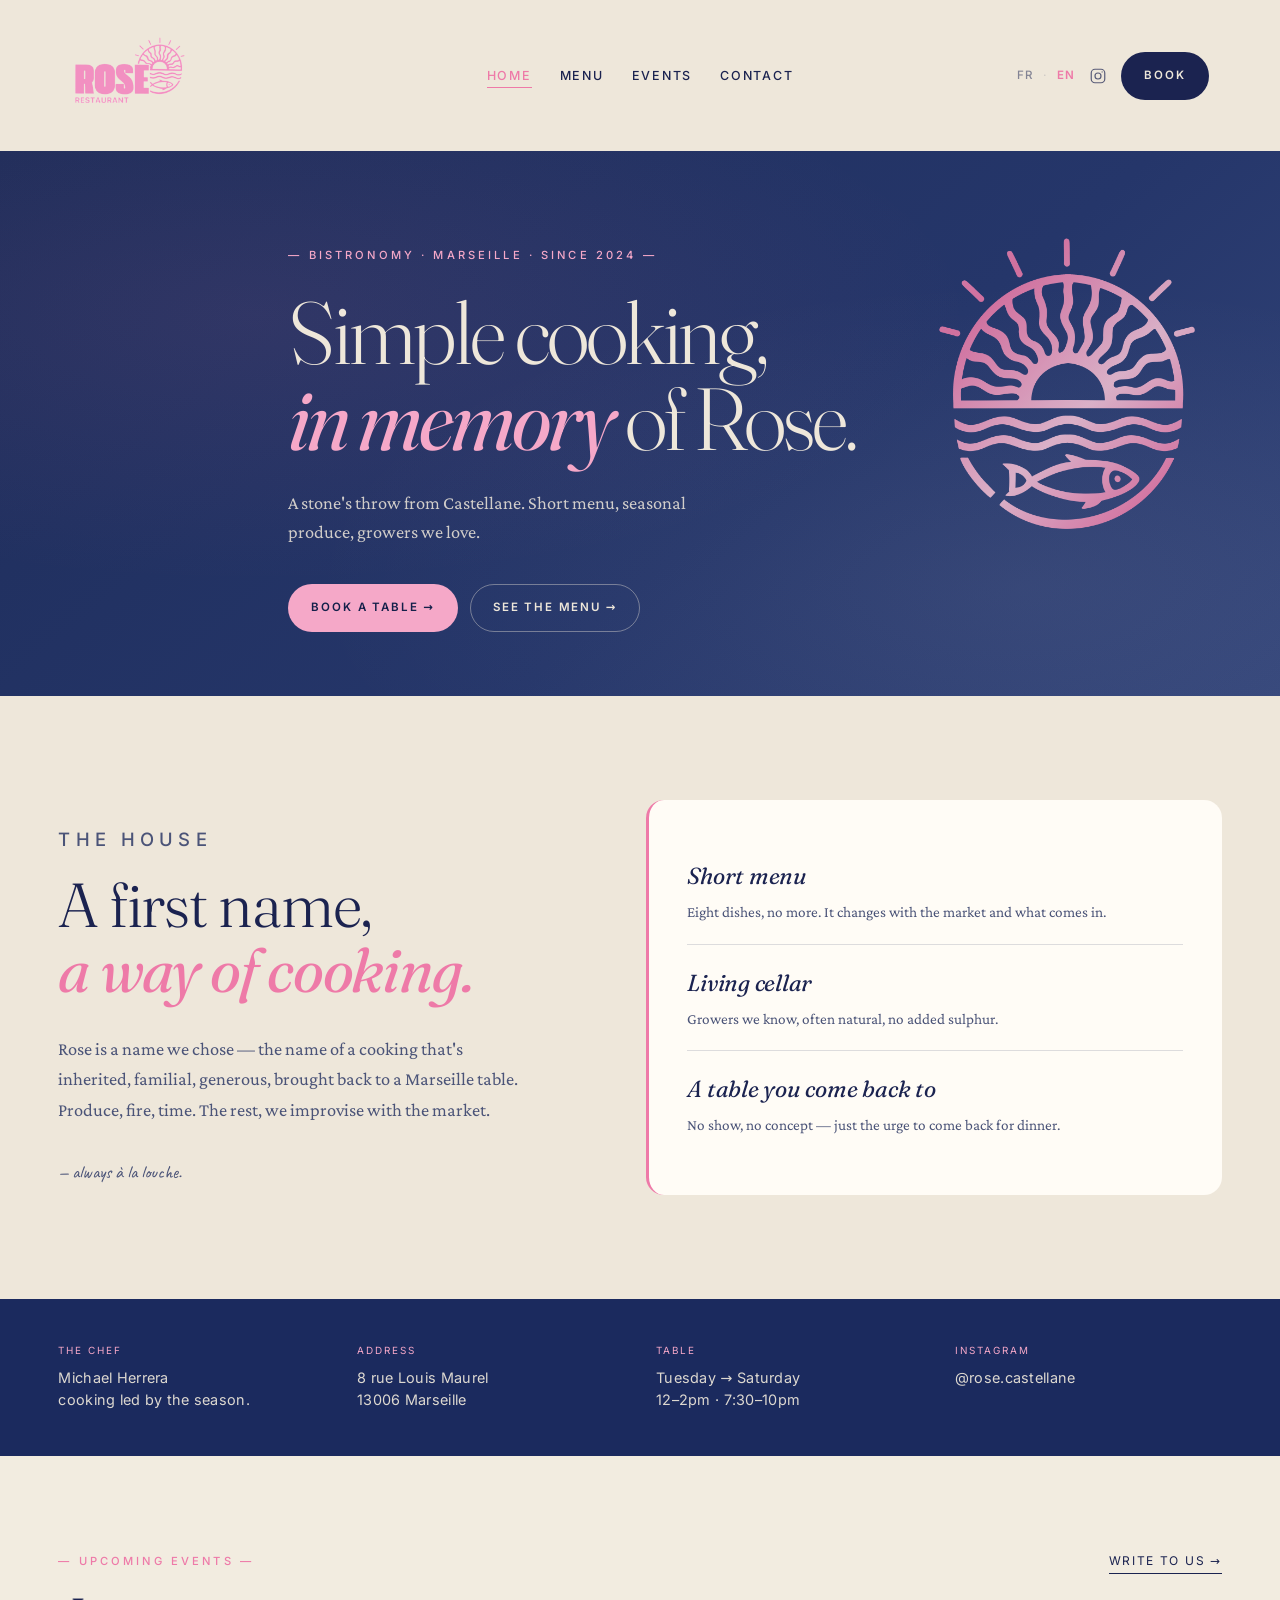
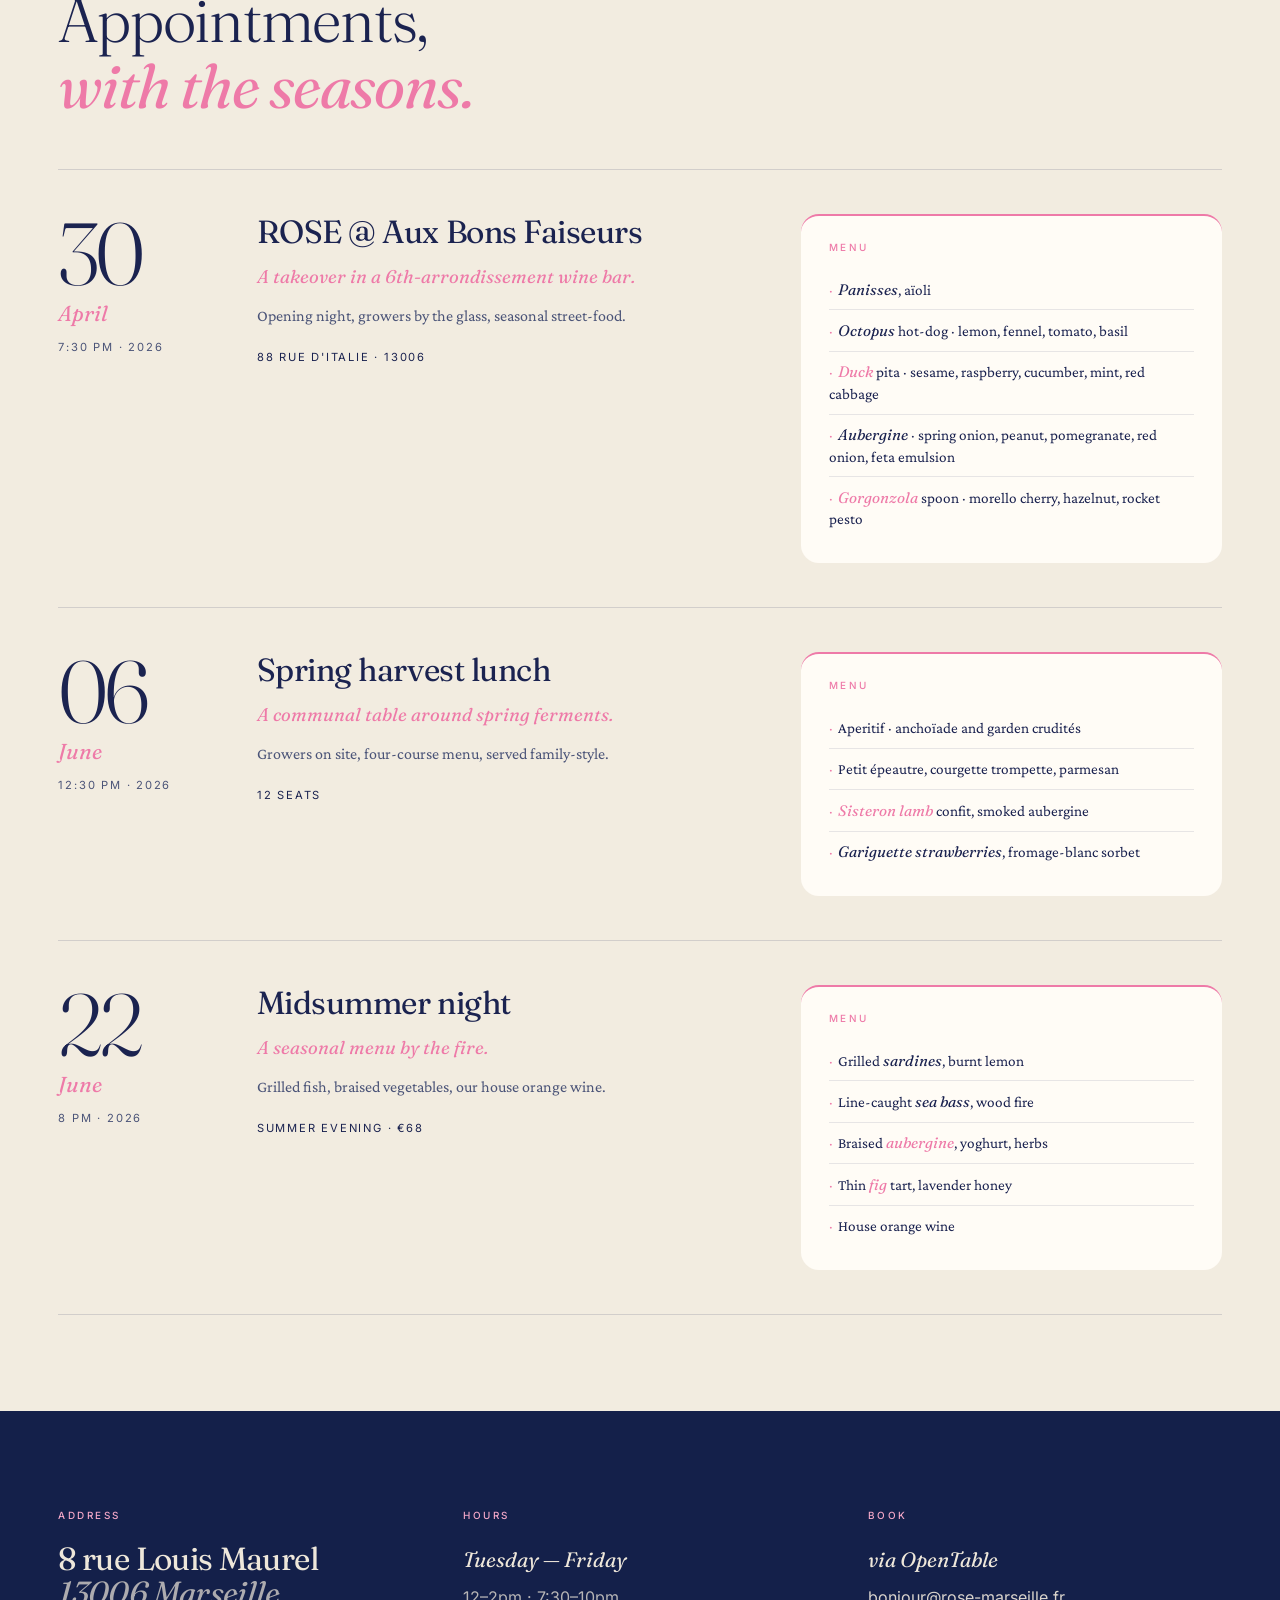
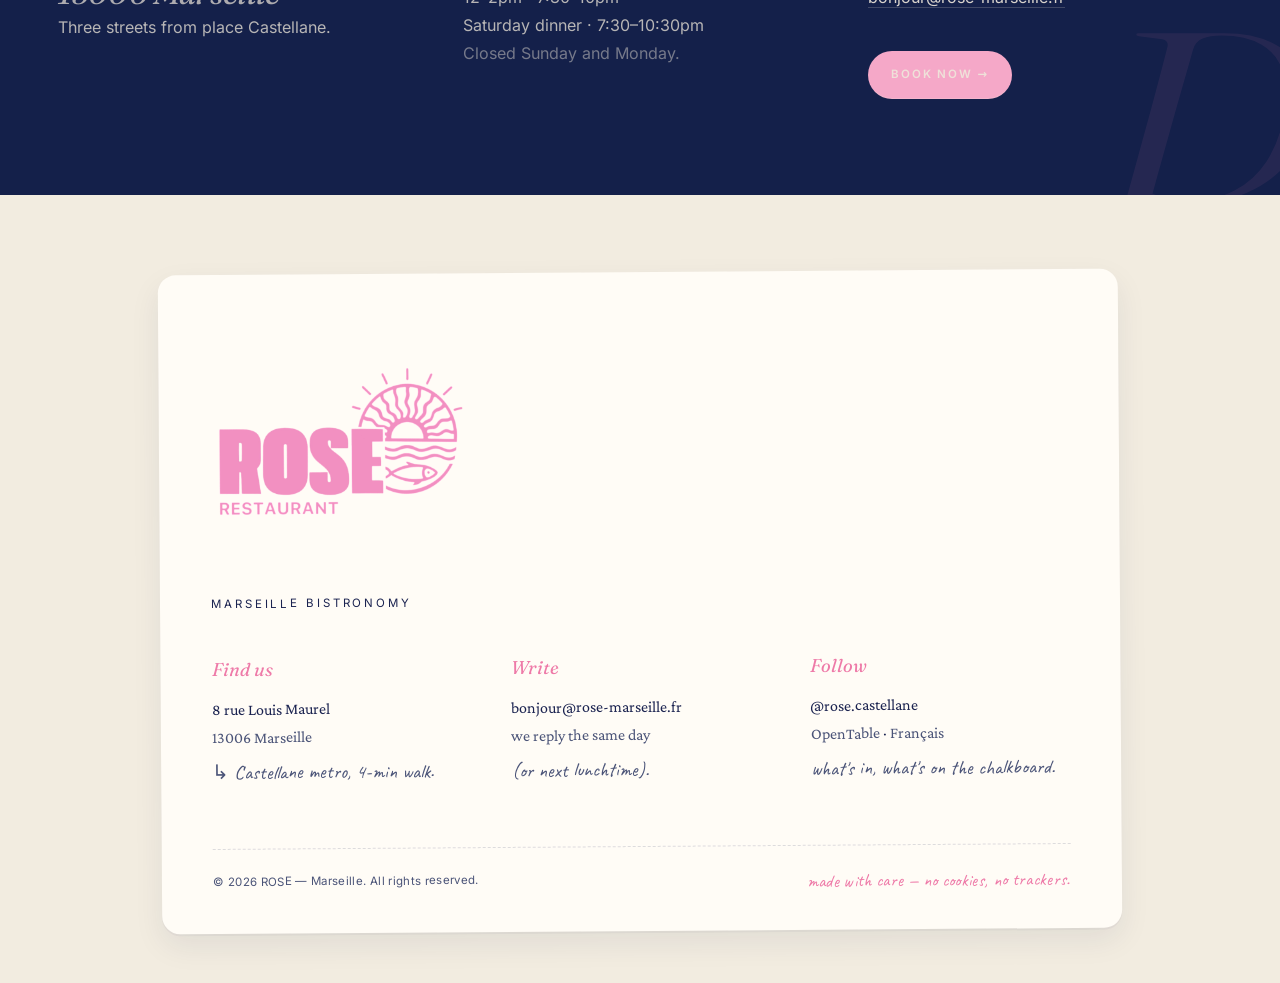
==== commit 5480f718: "content: ajoute Michael Herrera + retire "table d'hôte(s)" / "chef's table" - info-band home : "Le c" ====
--- a/en/index.html
+++ b/en/index.html
@@ -146,7 +146,7 @@
       <div class="grid">
         <div>
           <div class="label">The chef</div>
-          <div class="value">Marseille cooking,<br>led by the season.</div>
+          <div class="value">Michael Herrera<br>cooking led by the season.</div>
         </div>
         <div>
           <div class="label">Address</div>
@@ -209,7 +209,7 @@
             <h3 class="event-title">Spring harvest lunch</h3>
             <p class="event-sub">A communal table around spring ferments.</p>
             <p class="event-desc">Growers on site, four-course menu, served family-style.</p>
-            <p class="event-location">Chef's table · 12 seats</p>
+            <p class="event-location">12 seats</p>
           </div>
           <div class="event-menu-card">
             <span class="event-menu-label">Menu</span>
--- a/assets/css/style.css
+++ b/assets/css/style.css
@@ -183,7 +183,10 @@
   padding: 18px 0;
 }
 .brand { display: inline-flex; align-items: center; }
-.brand-logo { height: clamp(72px, 8vw, 108px); width: auto; }
+.brand-logo { height: clamp(88px, 9vw, 132px); width: auto; }
+
+/* Air supplémentaire sur les bords du header (le .wrap du header a plus de padding que le reste) */
+.site-header .wrap { padding-left: clamp(1.75rem, 4vw, 4rem); padding-right: clamp(1.75rem, 4vw, 4rem); }
 
 .nav-primary { display: flex; align-items: center; justify-content: center; gap: 28px; }
 .nav-primary ul {
@@ -738,7 +741,7 @@
   box-shadow: var(--shadow-card);
   border-radius: var(--radius-lg);
 }
-.footer-card .footer-wordmark { height: clamp(120px, 14vw, 180px); width: auto; }
+.footer-card .footer-wordmark { height: clamp(180px, 20vw, 260px); width: auto; }
 .footer-card .footer-tag {
   font-family: var(--ff-sans);
   font-size: 0.72rem; letter-spacing: 0.25em; text-transform: uppercase;
@@ -820,25 +823,32 @@
   .lang-switch { font-size: 0.66rem; gap: 6px; }
 
   .signature { grid-template-columns: 1fr; gap: 2rem; }
-  .info-band .grid { grid-template-columns: repeat(2, 1fr); gap: 1.5rem; }
+  /* Bandeaux : auto-fit pour rester "bandeau" tant qu'il y a la place */
+  .info-band .grid { grid-template-columns: repeat(auto-fit, minmax(150px, 1fr)); gap: 1.25rem 1.5rem; }
 
   .event { grid-template-columns: 120px 1fr; gap: 1.25rem 1.75rem; padding: 2rem 0; }
   .event-menu-card { grid-column: 1 / -1; margin-top: 0.5rem; }
   .event-date .day { font-size: 3.5rem; }
 
-  .practical { grid-template-columns: 1fr; gap: 2rem; }
+  .practical { grid-template-columns: repeat(3, 1fr); gap: 1.25rem; }
+  .practical h3 { font-size: clamp(1rem, 3.4vw, 1.3rem); line-height: 1.2; }
+  .practical .italique { font-size: 0.95rem; }
+  .practical p { font-size: 0.82rem; line-height: 1.5; }
+  .practical .label, .practical .eyebrow { font-size: 0.55rem; letter-spacing: 0.18em; margin-bottom: 0.55rem; }
+  .practical .btn { padding: 9px 14px; font-size: 0.62rem; letter-spacing: 0.12em; }
   .ghost-letter { font-size: 16rem; bottom: -100px; right: -30px; }
 
   .contact-grid { grid-template-columns: 1fr; }
-  .footer-card .footer-grid { grid-template-columns: 1fr 1fr; gap: 1.75rem; }
+  .footer-card .footer-grid { grid-template-columns: repeat(auto-fit, minmax(180px, 1fr)); gap: 1.75rem; }
 }
 
 @media (max-width: 640px) {
   .wrap { padding: 0 1.25rem; }
 
   /* Header très compact */
+  .site-header .wrap { padding-left: 1.5rem; padding-right: 1.5rem; }
   .header-inner { padding: 10px 0; gap: 8px 10px; }
-  .brand-logo { height: 56px; }
+  .brand-logo { height: 68px; }
   .header-cta .btn { padding: 10px 16px; font-size: 0.68rem; letter-spacing: 0.12em; }
   .nav-primary ul { font-size: 0.64rem; gap: 10px 16px; letter-spacing: 0.12em; }
 
@@ -855,13 +865,19 @@
   .section { padding: 3rem 0; }
   .section--tight { padding: 2.25rem 0; }
 
-  /* Events stack complet */
-  .event { grid-template-columns: 1fr; gap: 0.9rem; padding: 1.75rem 0; }
-  .event-date { display: flex; align-items: baseline; gap: 0.75rem; flex-wrap: wrap; }
+  /* Events : on garde format bandeau — date à gauche + contenu à droite,
+     menu-card en pleine largeur dessous. Jamais de colonne unique. */
+  .event { grid-template-columns: 88px 1fr; gap: 0.75rem 1.25rem; padding: 1.75rem 0; }
   .event-date .day { font-size: 2.75rem; }
-  .event-date .month { font-size: 1.15rem; margin-top: 0; }
-  .event-date .time { margin-top: 0; }
-  .event-menu-card { margin-top: 0.5rem; padding: 1.25rem 1.25rem 1rem; }
+  .event-date .month { font-size: 1.05rem; }
+  .event-date .time { font-size: 0.62rem; letter-spacing: 0.12em; }
+  .event-title { font-size: clamp(1.2rem, 4.5vw, 1.45rem); margin-bottom: 0.45rem; }
+  .event-sub { font-size: 0.98rem; margin-bottom: 0.45rem; }
+  .event-desc { font-size: 0.92rem; line-height: 1.55; }
+  .event-location { margin-top: 0.9rem; font-size: 0.62rem; letter-spacing: 0.14em; }
+  .event-menu-card { margin-top: 0.75rem; padding: 1.1rem 1.25rem 0.9rem; }
+  .event-menu { font-size: 0.88rem; }
+  .event-menu-label { font-size: 0.62rem; letter-spacing: 0.16em; }
 
   /* Menu */
   .menu-section h2 { font-size: 1.8rem; }
@@ -870,16 +886,23 @@
   .menu-item-dots { display: none; }
   .menu-item-price { margin-left: auto; }
 
-  /* Info-band / signature */
-  .info-band .grid { grid-template-columns: 1fr; gap: 1.25rem; }
+  /* Info-band / signature — on garde 2 colonnes pour l'effet bandeau */
+  .info-band { padding: 1.75rem 0; }
+  .info-band .grid { grid-template-columns: repeat(2, 1fr); gap: 1rem 1.25rem; font-size: 0.82rem; }
+  .info-band .label { font-size: 0.58rem; margin-bottom: 0.3rem; }
   .signature-card { padding: 1.5rem 1.5rem; }
+
+  /* Practical bandeau : on reste à 2 colonnes même étroit */
+  .practical { grid-template-columns: repeat(2, 1fr); gap: 1.5rem; }
 
   /* Contact */
   .contact-aside { padding: 1.5rem; }
 
-  /* Footer */
+  /* Footer : 3 colonnes compactes pour rester en bandeau */
   .footer-card { padding: 1.75rem 1.5rem; }
-  .footer-card .footer-grid { grid-template-columns: 1fr; gap: 1.5rem; }
+  .footer-card .footer-grid { grid-template-columns: repeat(3, 1fr); gap: 1rem; font-size: 0.78rem; }
+  .footer-card .footer-grid .col-title { font-size: 0.6rem; letter-spacing: 0.14em; margin-bottom: 0.45rem; }
+  .footer-card .footer-grid .col-note { margin-top: 0.4rem; font-size: 0.72rem; }
   .footer-card .footer-sign { flex-direction: column; align-items: flex-start; gap: 0.5rem; }
 
   /* Ghost R discret sur petit écran */
@@ -887,8 +910,9 @@
 }
 
 @media (max-width: 420px) {
+  .site-header .wrap { padding-left: 1.25rem; padding-right: 1.25rem; }
   .header-cta .btn { padding: 9px 14px; font-size: 0.66rem; }
-  .brand-logo { height: 50px; }
+  .brand-logo { height: 60px; }
   .hero h1 { font-size: clamp(1.85rem, 10vw, 2.4rem); }
   .hero-cta { flex-direction: column; align-items: stretch; }
   .hero-cta .btn { width: 100%; }
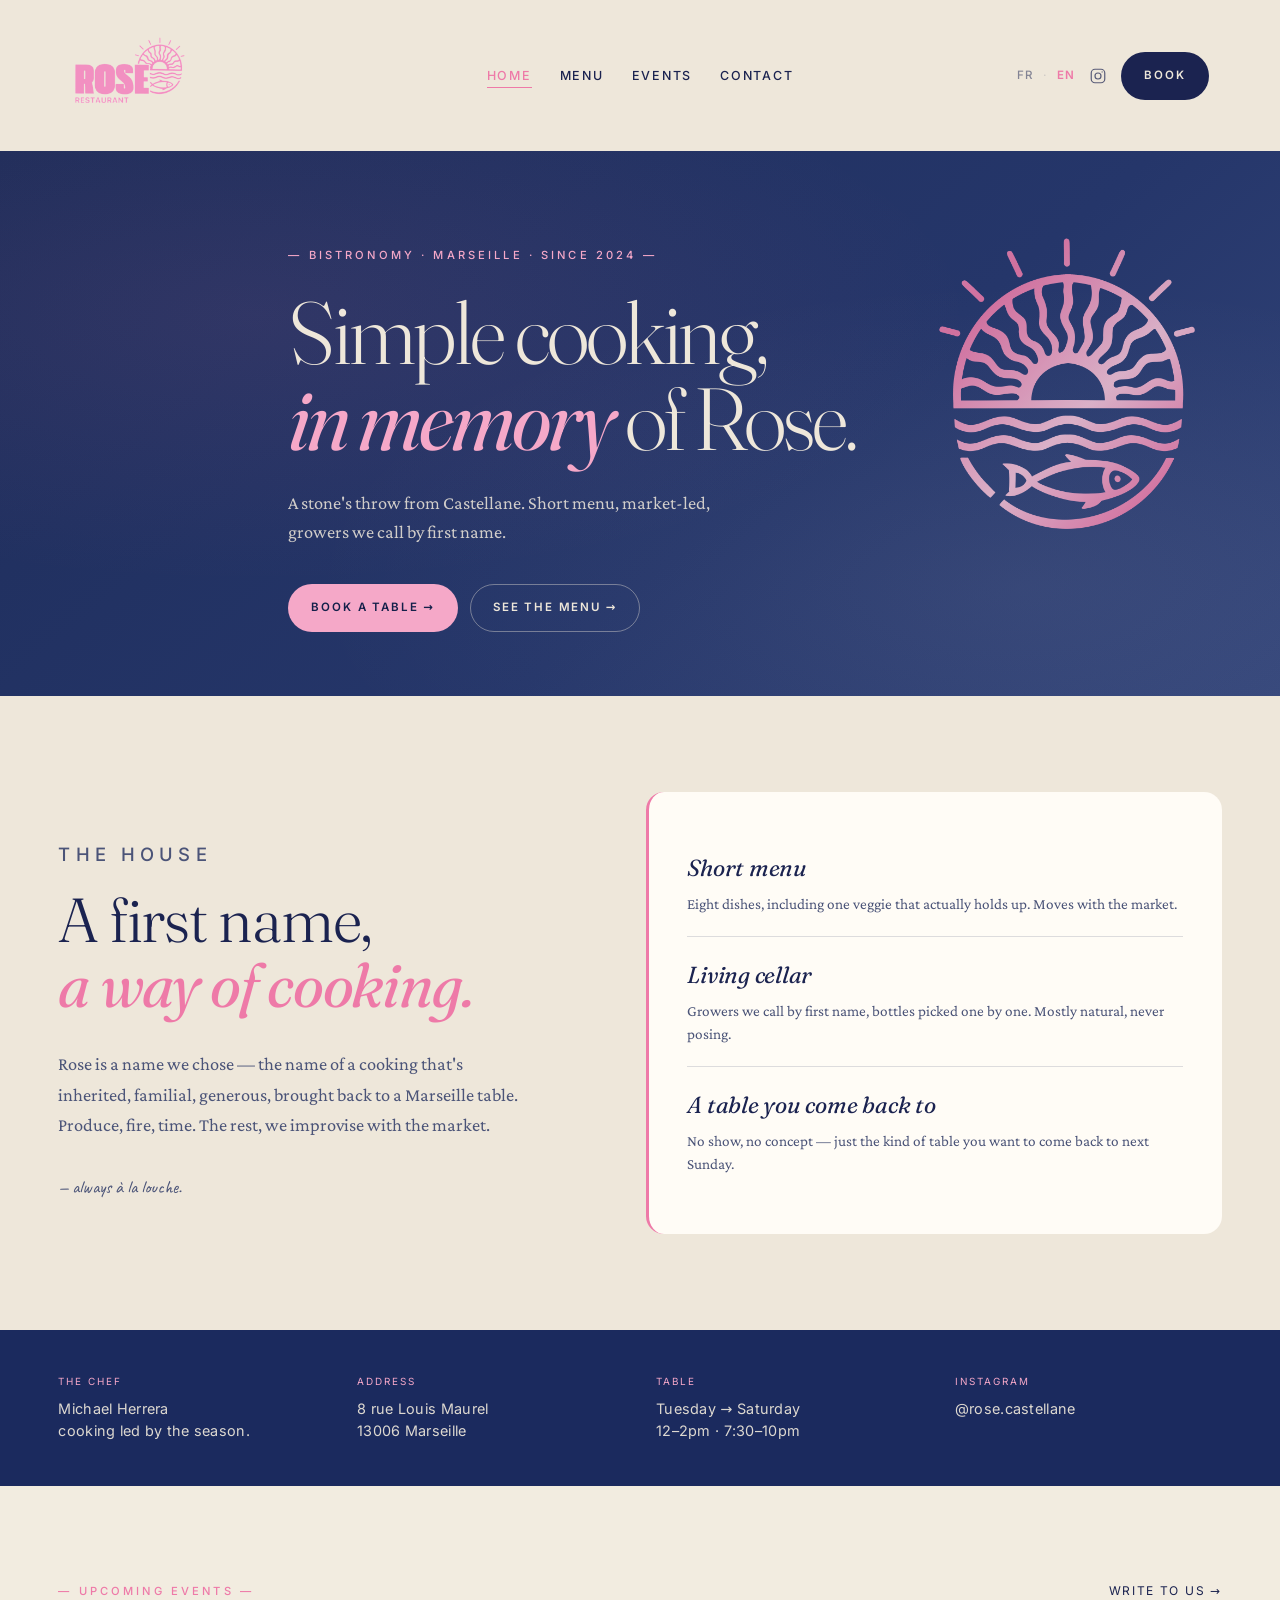
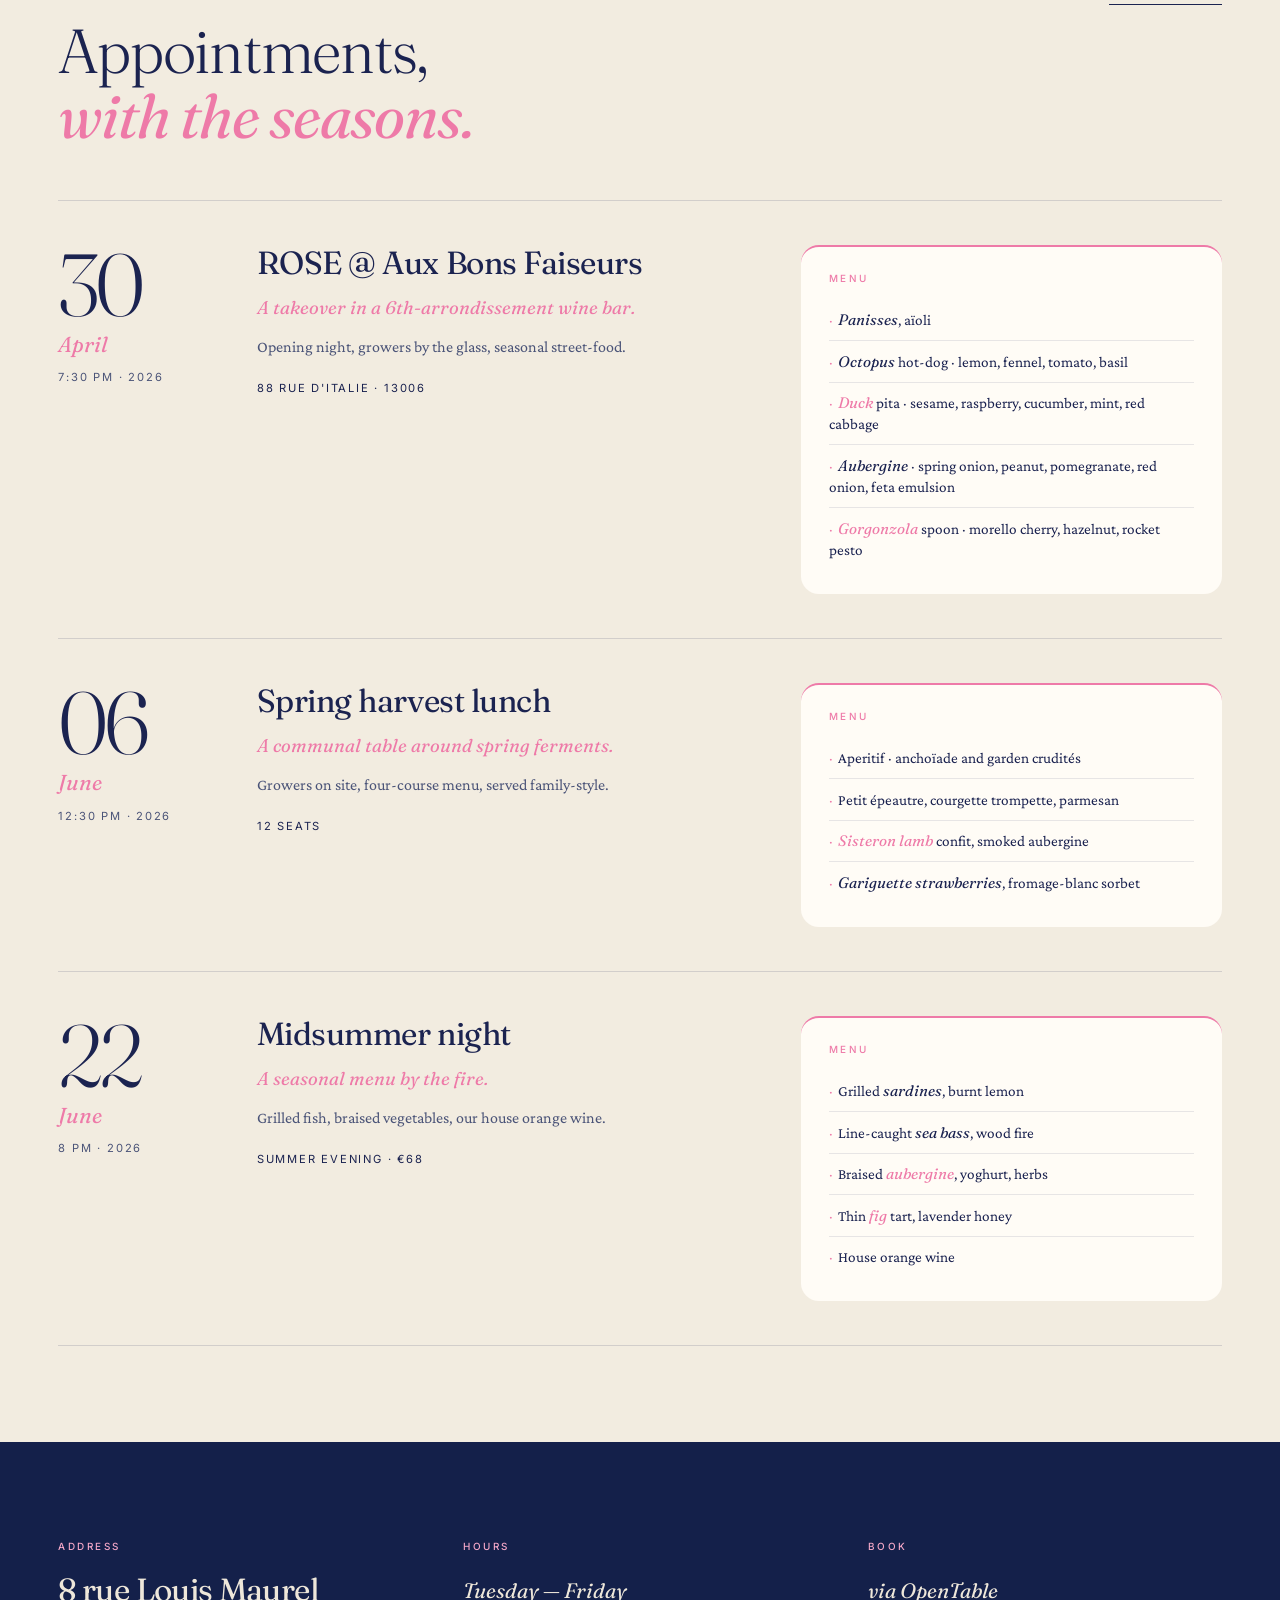
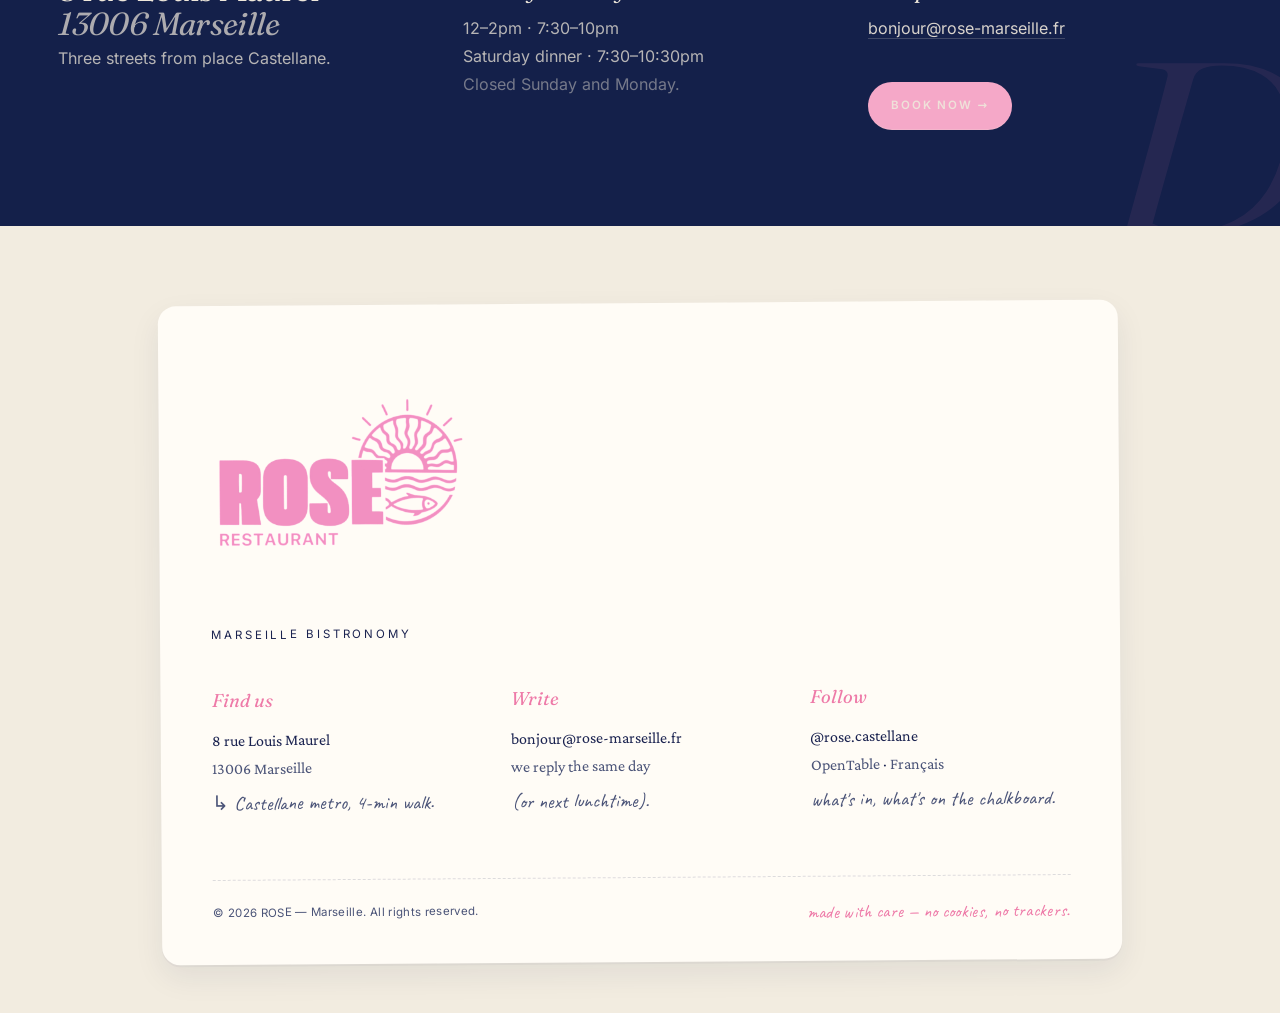
==== commit e72afc46: "content + style: textes plus humains + 2 bandeaux bleus plus fins mobile Copie : - Signature home (F" ====
--- a/en/index.html
+++ b/en/index.html
@@ -106,7 +106,7 @@
     <div class="wrap hero-inner">
       <p class="eyebrow eyebrow-dash reveal">Bistronomy · Marseille · since 2024</p>
       <h1 class="reveal" data-delay="1">Simple cooking,<br><em>in memory</em> of Rose.</h1>
-      <p class="hero-lead reveal" data-delay="2">A stone's throw from Castellane. Short menu, seasonal produce, growers we love.</p>
+      <p class="hero-lead reveal" data-delay="2">A stone's throw from Castellane. Short menu, market-led, growers we call by first name.</p>
       <div class="hero-cta reveal" data-delay="3">
         <a class="btn btn--primary" data-opentable href="https://www.opentable.fr/r/rose-marseille">Book a table →</a>
         <a class="btn btn--ghost" href="menu.html">See the menu →</a>
@@ -126,15 +126,15 @@
         <div class="signature-card reveal" data-delay="1">
           <div class="item">
             <div class="item-title">Short menu</div>
-            <div class="item-desc">Eight dishes, no more. It changes with the market and what comes in.</div>
+            <div class="item-desc">Eight dishes, including one veggie that actually holds up. Moves with the market.</div>
           </div>
           <div class="item">
             <div class="item-title">Living cellar</div>
-            <div class="item-desc">Growers we know, often natural, no added sulphur.</div>
+            <div class="item-desc">Growers we call by first name, bottles picked one by one. Mostly natural, never posing.</div>
           </div>
           <div class="item">
             <div class="item-title">A table you come back to</div>
-            <div class="item-desc">No show, no concept — just the urge to come back for dinner.</div>
+            <div class="item-desc">No show, no concept — just the kind of table you want to come back to next Sunday.</div>
           </div>
         </div>
       </div>
--- a/assets/css/style.css
+++ b/assets/css/style.css
@@ -823,6 +823,22 @@
   .lang-switch { font-size: 0.66rem; gap: 6px; }
 
   .signature { grid-template-columns: 1fr; gap: 2rem; }
+  /* Carte "La maison" : items côte à côte en bandeau */
+  .signature-card {
+    display: grid;
+    grid-template-columns: repeat(3, 1fr);
+    gap: 1.25rem;
+    padding: 1.75rem 1.75rem;
+  }
+  .signature-card .item {
+    padding: 0;
+    border-bottom: none;
+    border-right: 1px solid var(--c-rule);
+    padding-right: 1.25rem;
+  }
+  .signature-card .item:last-child { border-right: none; padding-right: 0; }
+  .signature-card .item-title { font-size: 1.15rem; margin-bottom: 4px; }
+  .signature-card .item-desc { font-size: 0.85rem; line-height: 1.5; }
   /* Bandeaux : auto-fit pour rester "bandeau" tant qu'il y a la place */
   .info-band .grid { grid-template-columns: repeat(auto-fit, minmax(150px, 1fr)); gap: 1.25rem 1.5rem; }
 
@@ -830,12 +846,14 @@
   .event-menu-card { grid-column: 1 / -1; margin-top: 0.5rem; }
   .event-date .day { font-size: 3.5rem; }
 
-  .practical { grid-template-columns: repeat(3, 1fr); gap: 1.25rem; }
-  .practical h3 { font-size: clamp(1rem, 3.4vw, 1.3rem); line-height: 1.2; }
-  .practical .italique { font-size: 0.95rem; }
-  .practical p { font-size: 0.82rem; line-height: 1.5; }
-  .practical .label, .practical .eyebrow { font-size: 0.55rem; letter-spacing: 0.18em; margin-bottom: 0.55rem; }
-  .practical .btn { padding: 9px 14px; font-size: 0.62rem; letter-spacing: 0.12em; }
+  /* Practical plus court en hauteur — 3-col, typo tight, peu d'espaces. */
+  .section--navy-deep { padding: 2.25rem 0; }
+  .practical { grid-template-columns: repeat(3, 1fr); gap: 0.85rem; }
+  .practical h3 { font-size: clamp(0.92rem, 3.2vw, 1.15rem); line-height: 1.15; margin-bottom: 0.15rem; }
+  .practical .italique { font-size: 0.82rem; margin-bottom: 0.15rem; }
+  .practical p { font-size: 0.72rem; line-height: 1.35; margin: 0.15rem 0; }
+  .practical .label, .practical .eyebrow { font-size: 0.5rem; letter-spacing: 0.14em; margin-bottom: 0.35rem; }
+  .practical .btn { padding: 7px 11px; font-size: 0.58rem; letter-spacing: 0.1em; margin-top: 0.6rem; }
   .ghost-letter { font-size: 16rem; bottom: -100px; right: -30px; }
 
   .contact-grid { grid-template-columns: 1fr; }
@@ -886,11 +904,21 @@
   .menu-item-dots { display: none; }
   .menu-item-price { margin-left: auto; }
 
-  /* Info-band / signature — on garde 2 colonnes pour l'effet bandeau */
-  .info-band { padding: 1.75rem 0; }
-  .info-band .grid { grid-template-columns: repeat(2, 1fr); gap: 1rem 1.25rem; font-size: 0.82rem; }
-  .info-band .label { font-size: 0.58rem; margin-bottom: 0.3rem; }
-  .signature-card { padding: 1.5rem 1.5rem; }
+  /* Info-band très fin : 4 cellules côte à côte, pas de stacking visuel. */
+  .info-band { padding: 1rem 0; }
+  .info-band .grid {
+    grid-template-columns: repeat(4, 1fr);
+    gap: 0.6rem 0.75rem;
+    font-size: 0.7rem; line-height: 1.3;
+  }
+  .info-band .label { font-size: 0.5rem; letter-spacing: 0.14em; margin-bottom: 0.2rem; }
+  .info-band .value { font-size: 0.72rem; line-height: 1.25; }
+
+  /* Carte La maison : 3-col compacte sur mobile */
+  .signature-card { padding: 1.4rem 1.25rem; gap: 0.9rem; }
+  .signature-card .item { padding-right: 0.9rem; }
+  .signature-card .item-title { font-size: 1rem; }
+  .signature-card .item-desc { font-size: 0.78rem; line-height: 1.45; }
 
   /* Practical bandeau : on reste à 2 colonnes même étroit */
   .practical { grid-template-columns: repeat(2, 1fr); gap: 1.5rem; }
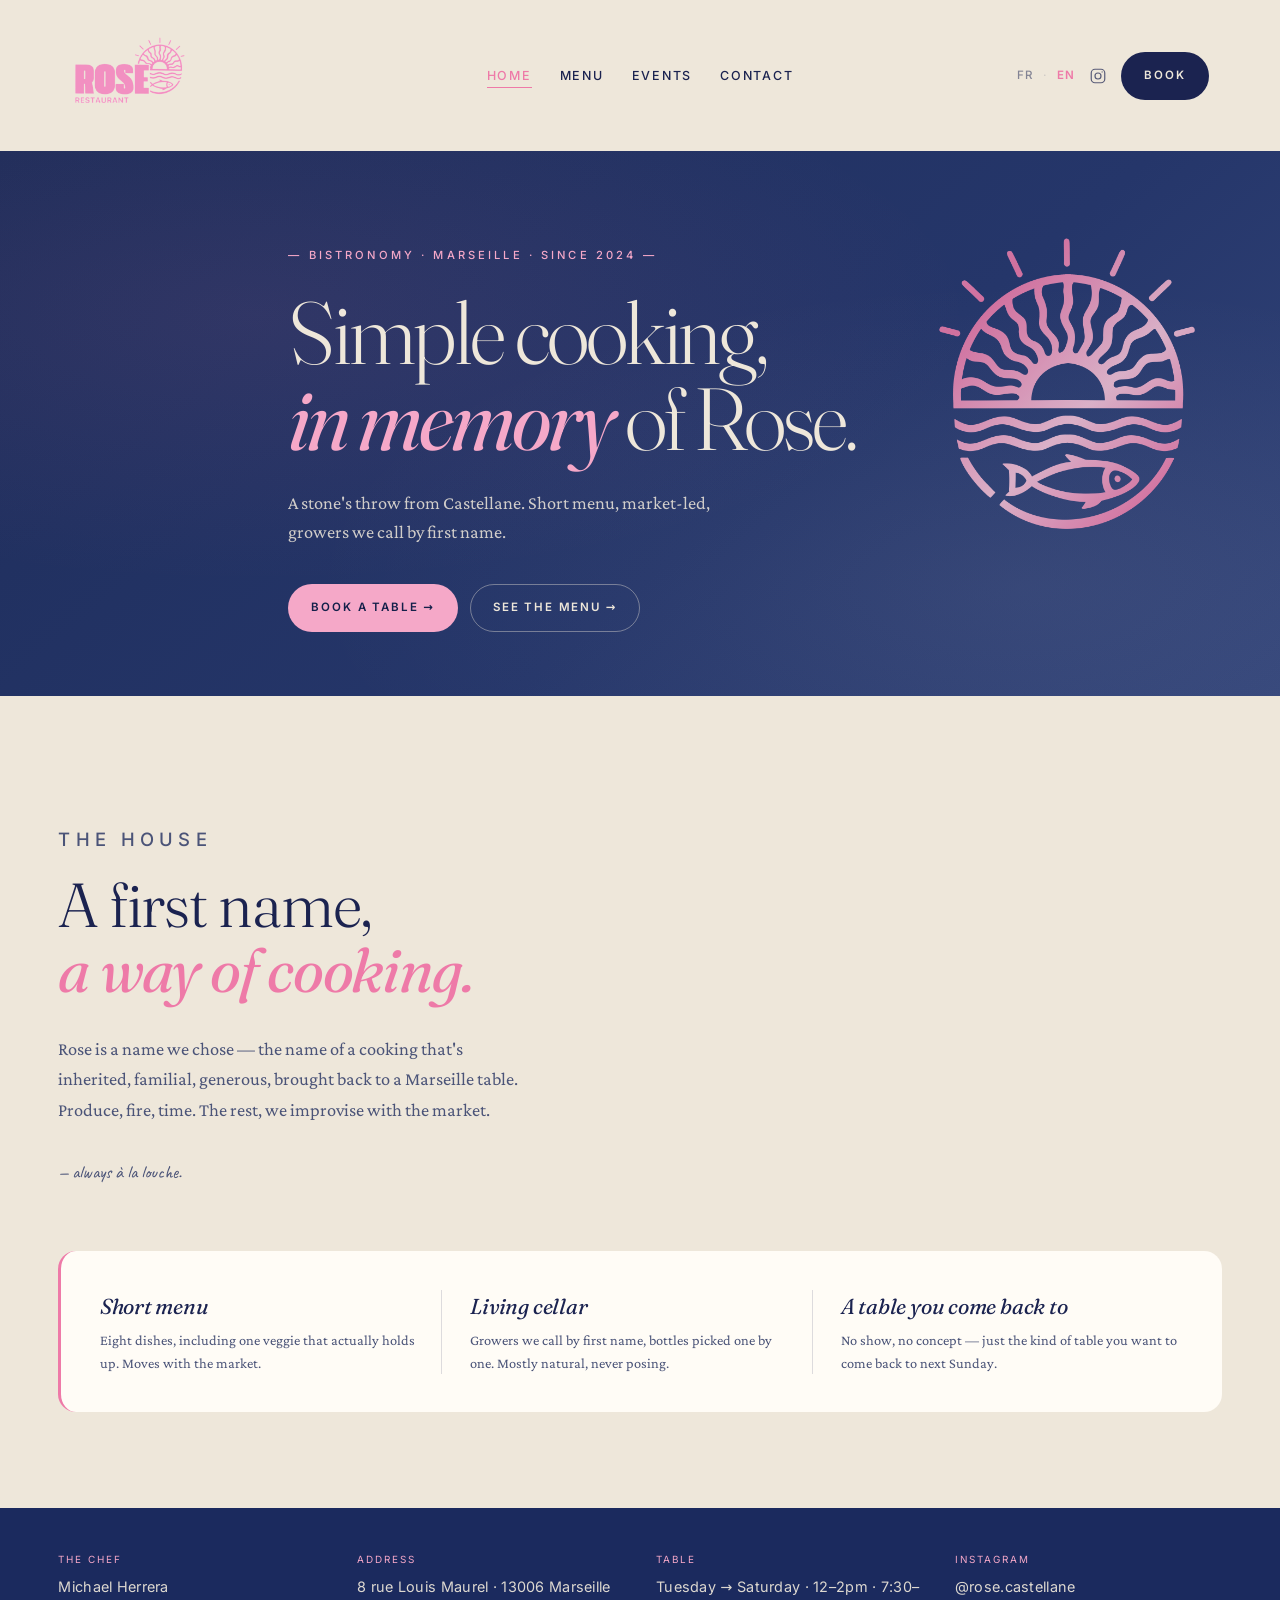
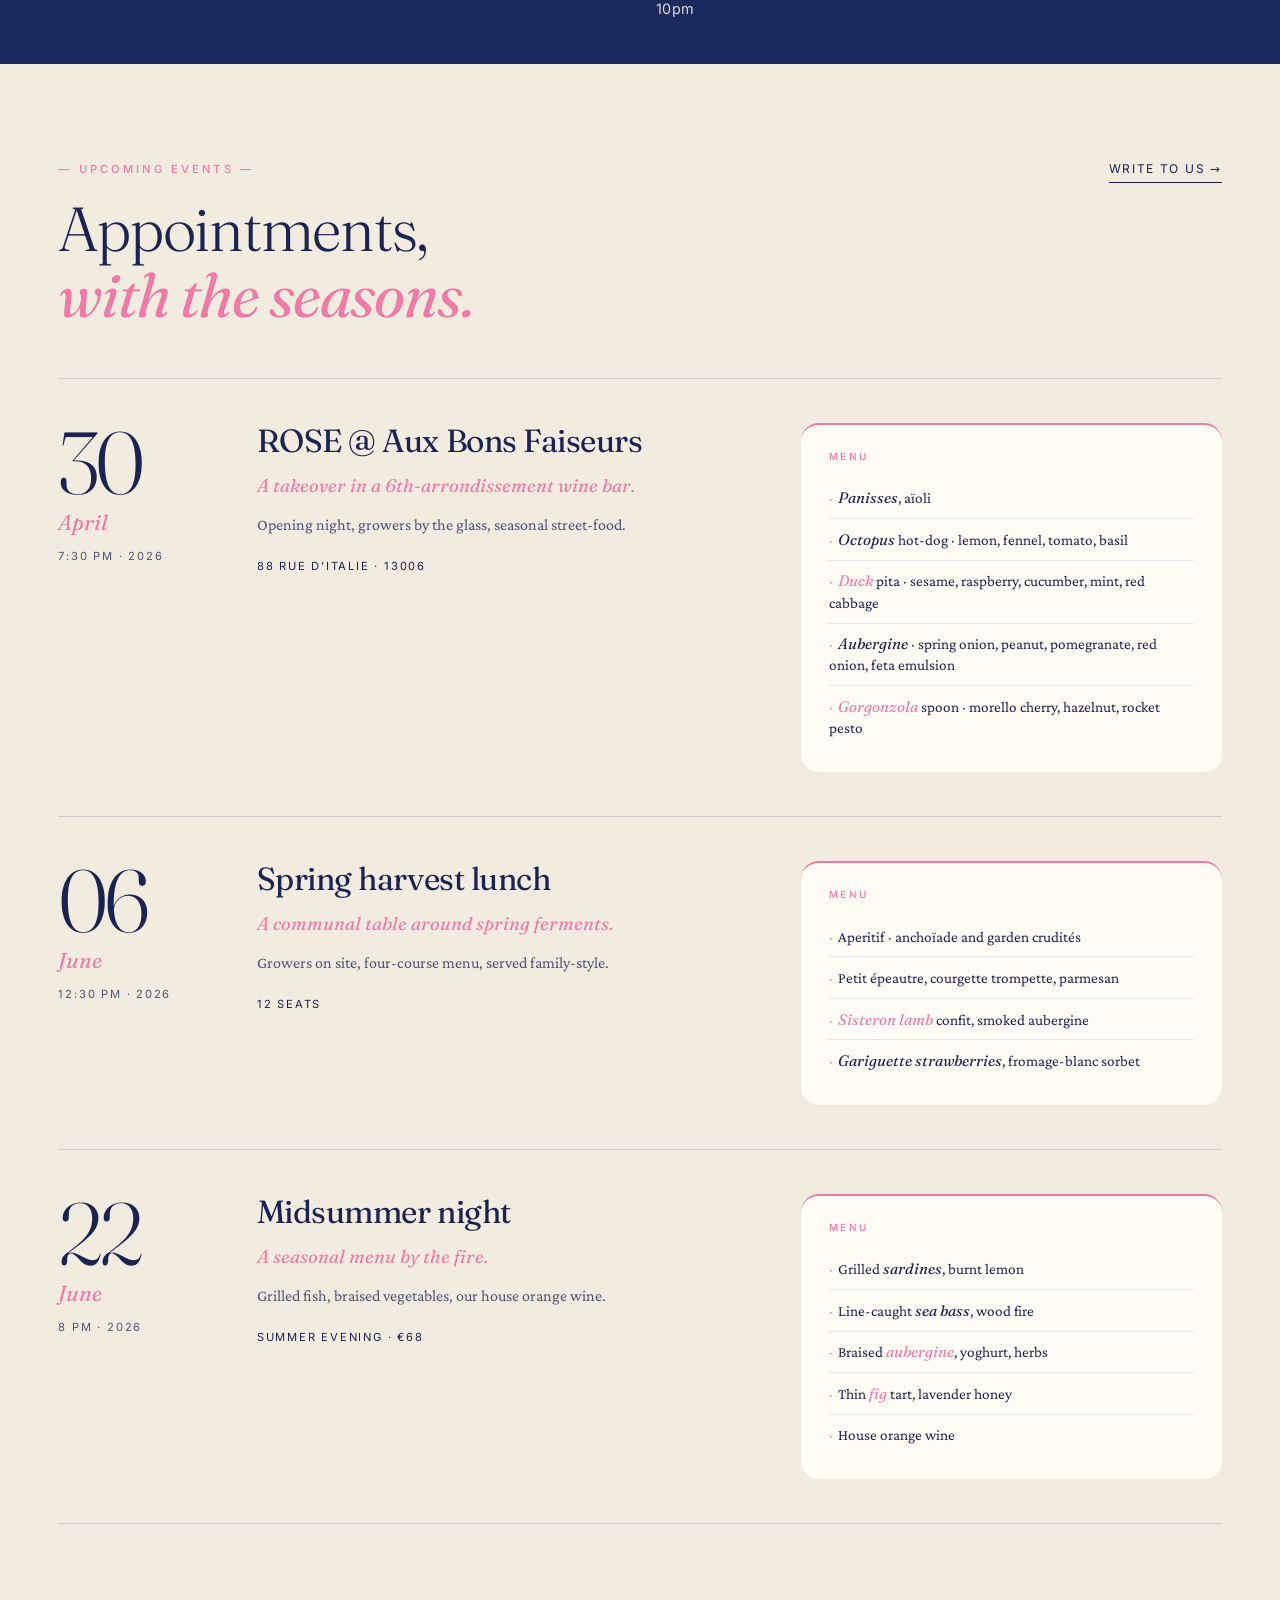
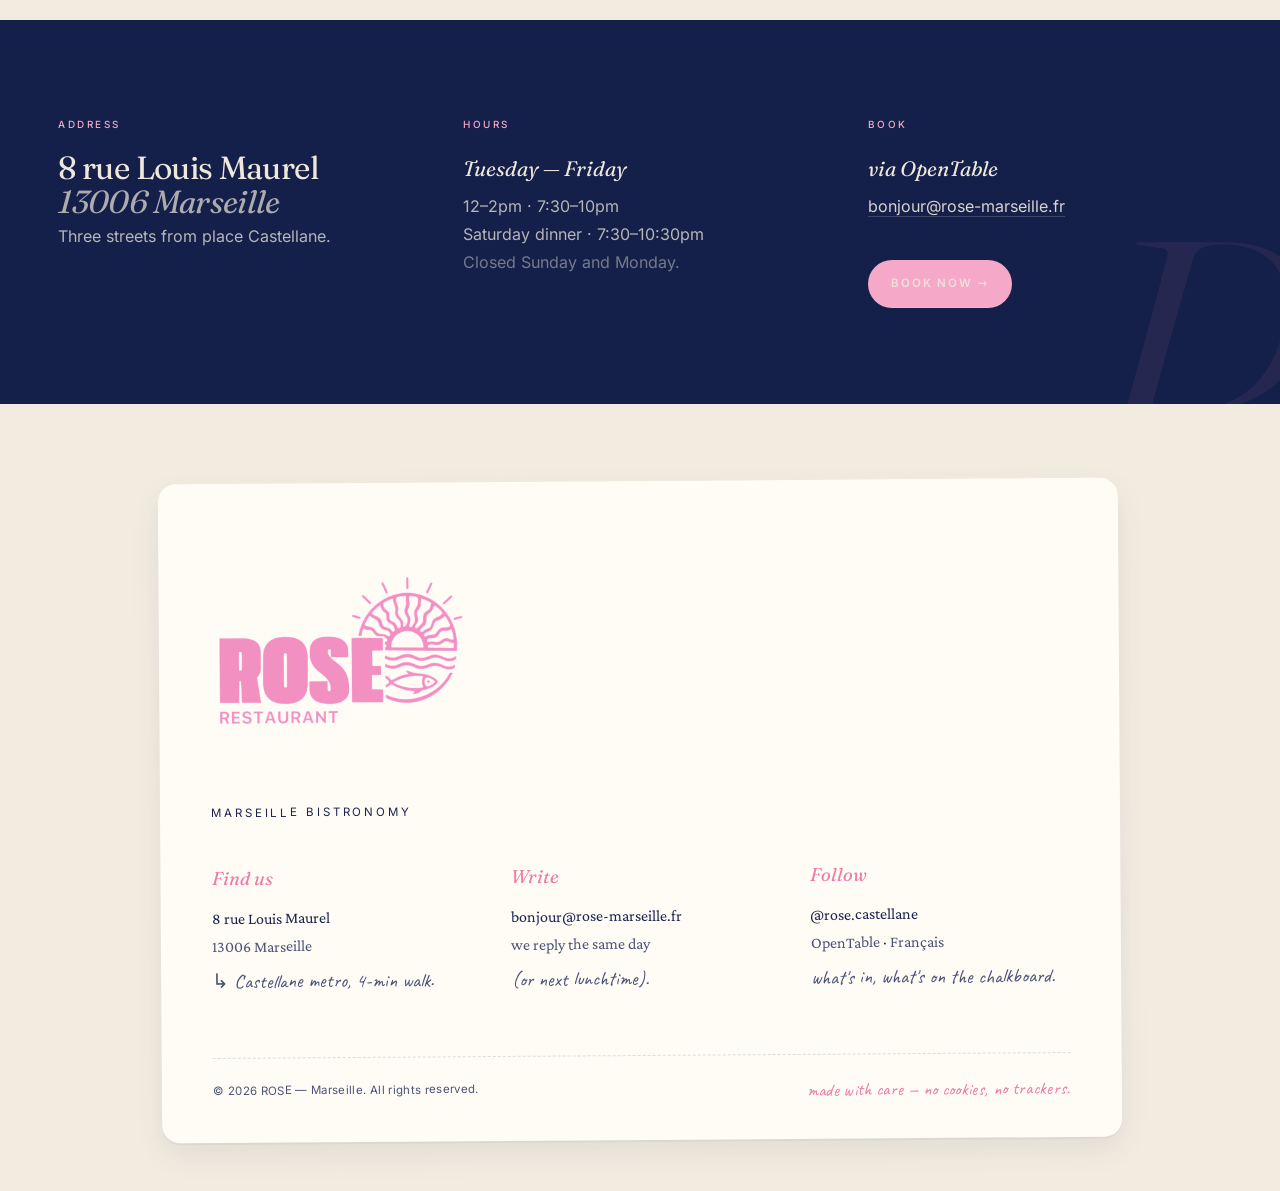
==== commit 24461cb8: "Signature-card horizontale base + info-band sans retours ligne, plus grand mobile - en/index.html : " ====
--- a/en/index.html
+++ b/en/index.html
@@ -146,17 +146,15 @@
       <div class="grid">
         <div>
           <div class="label">The chef</div>
-          <div class="value">Michael Herrera<br>cooking led by the season.</div>
+          <div class="value">Michael Herrera</div>
         </div>
         <div>
           <div class="label">Address</div>
-          <div class="value">8 rue Louis Maurel
-13006 Marseille</div>
+          <div class="value">8 rue Louis Maurel · 13006 Marseille</div>
         </div>
         <div>
           <div class="label">Table</div>
-          <div class="value">Tuesday → Saturday
-12–2pm · 7:30–10pm</div>
+          <div class="value">Tuesday → Saturday · 12–2pm · 7:30–10pm</div>
         </div>
         <div>
           <div class="label">Instagram</div>
--- a/assets/css/style.css
+++ b/assets/css/style.css
@@ -360,9 +360,9 @@
 /* ---------- Signature (2-col : La maison / 3 repères) */
 .signature {
   display: grid;
-  grid-template-columns: 1fr 1.1fr;
-  gap: clamp(2rem, 5vw, 4.5rem);
-  align-items: center;
+  grid-template-columns: 1fr;
+  gap: clamp(2rem, 4vw, 3rem);
+  align-items: start;
 }
 .signature-text p {
   font-size: 1.15rem;
@@ -377,18 +377,22 @@
   padding: clamp(2rem, 3vw, 3rem) clamp(2rem, 3vw, 3.25rem);
   border-radius: var(--radius-lg);
   border-left: 3px solid var(--c-pink-deep);
+  display: grid;
+  grid-template-columns: repeat(3, 1fr);
+  gap: 1.75rem;
+  align-items: start;
 }
 .signature-card .item {
-  padding: 1.25rem 0;
-  border-bottom: 1px solid var(--c-rule);
-}
-.signature-card .item:last-child { border-bottom: none; }
+  padding: 0 1.5rem 0 0;
+  border-right: 1px solid var(--c-rule);
+}
+.signature-card .item:last-child { border-right: none; padding-right: 0; }
 .signature-card .item-title {
   font-family: var(--ff-display); font-style: italic; font-weight: 400;
-  font-size: 1.45rem; color: var(--c-ink); margin-bottom: 6px;
+  font-size: 1.35rem; color: var(--c-ink); margin-bottom: 6px;
   letter-spacing: -0.01em;
 }
-.signature-card .item-desc { font-size: 0.95rem; color: var(--c-ink-soft); line-height: 1.55; }
+.signature-card .item-desc { font-size: 0.9rem; color: var(--c-ink-soft); line-height: 1.55; }
 
 /* ---------- Info band 4-col navy */
 .info-band {
@@ -904,15 +908,15 @@
   .menu-item-dots { display: none; }
   .menu-item-price { margin-left: auto; }
 
-  /* Info-band très fin : 4 cellules côte à côte, pas de stacking visuel. */
-  .info-band { padding: 1rem 0; }
+  /* Info-band : bandeau 2-col plus respirant, sans retour ligne forcé. */
+  .info-band { padding: 1.75rem 0; }
   .info-band .grid {
-    grid-template-columns: repeat(4, 1fr);
-    gap: 0.6rem 0.75rem;
-    font-size: 0.7rem; line-height: 1.3;
+    grid-template-columns: repeat(2, 1fr);
+    gap: 1.1rem 1.25rem;
+    font-size: 0.88rem; line-height: 1.4;
   }
-  .info-band .label { font-size: 0.5rem; letter-spacing: 0.14em; margin-bottom: 0.2rem; }
-  .info-band .value { font-size: 0.72rem; line-height: 1.25; }
+  .info-band .label { font-size: 0.6rem; letter-spacing: 0.18em; margin-bottom: 0.4rem; }
+  .info-band .value { font-size: 0.88rem; line-height: 1.35; }
 
   /* Carte La maison : 3-col compacte sur mobile */
   .signature-card { padding: 1.4rem 1.25rem; gap: 0.9rem; }
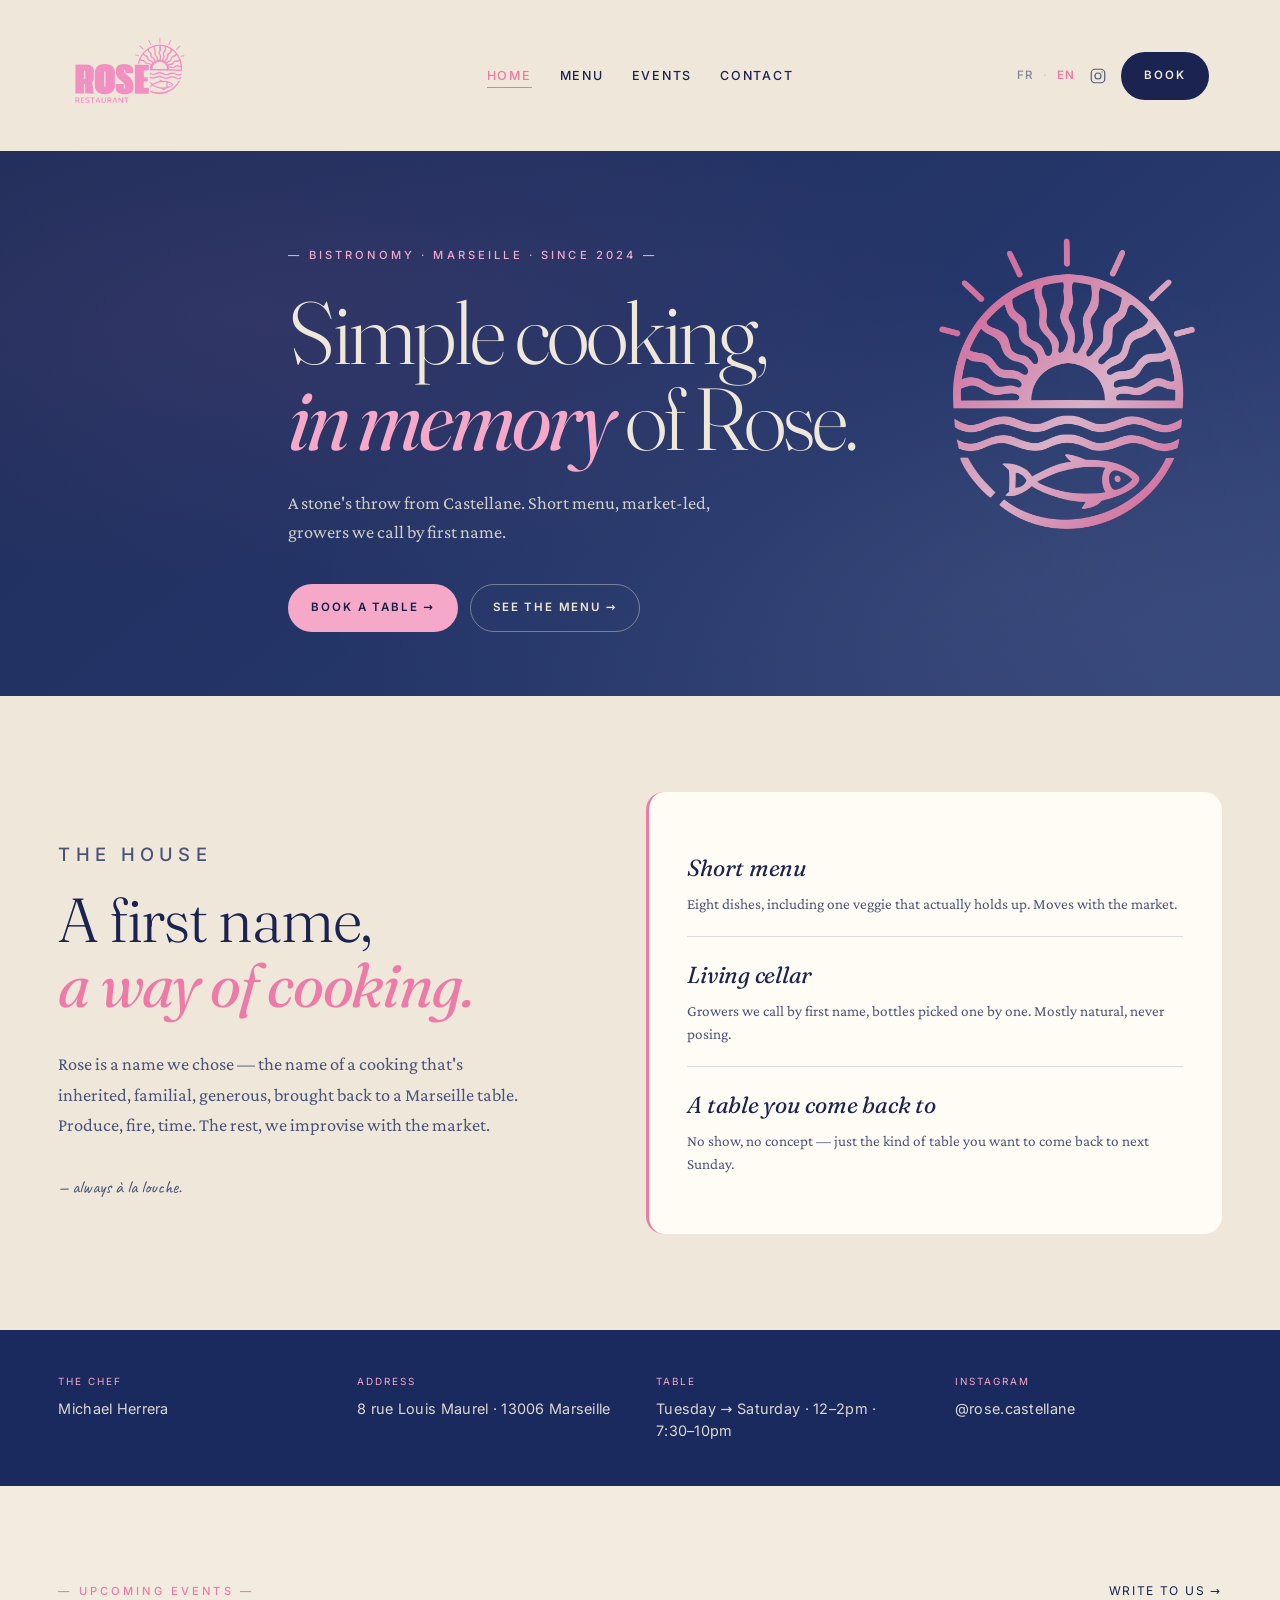
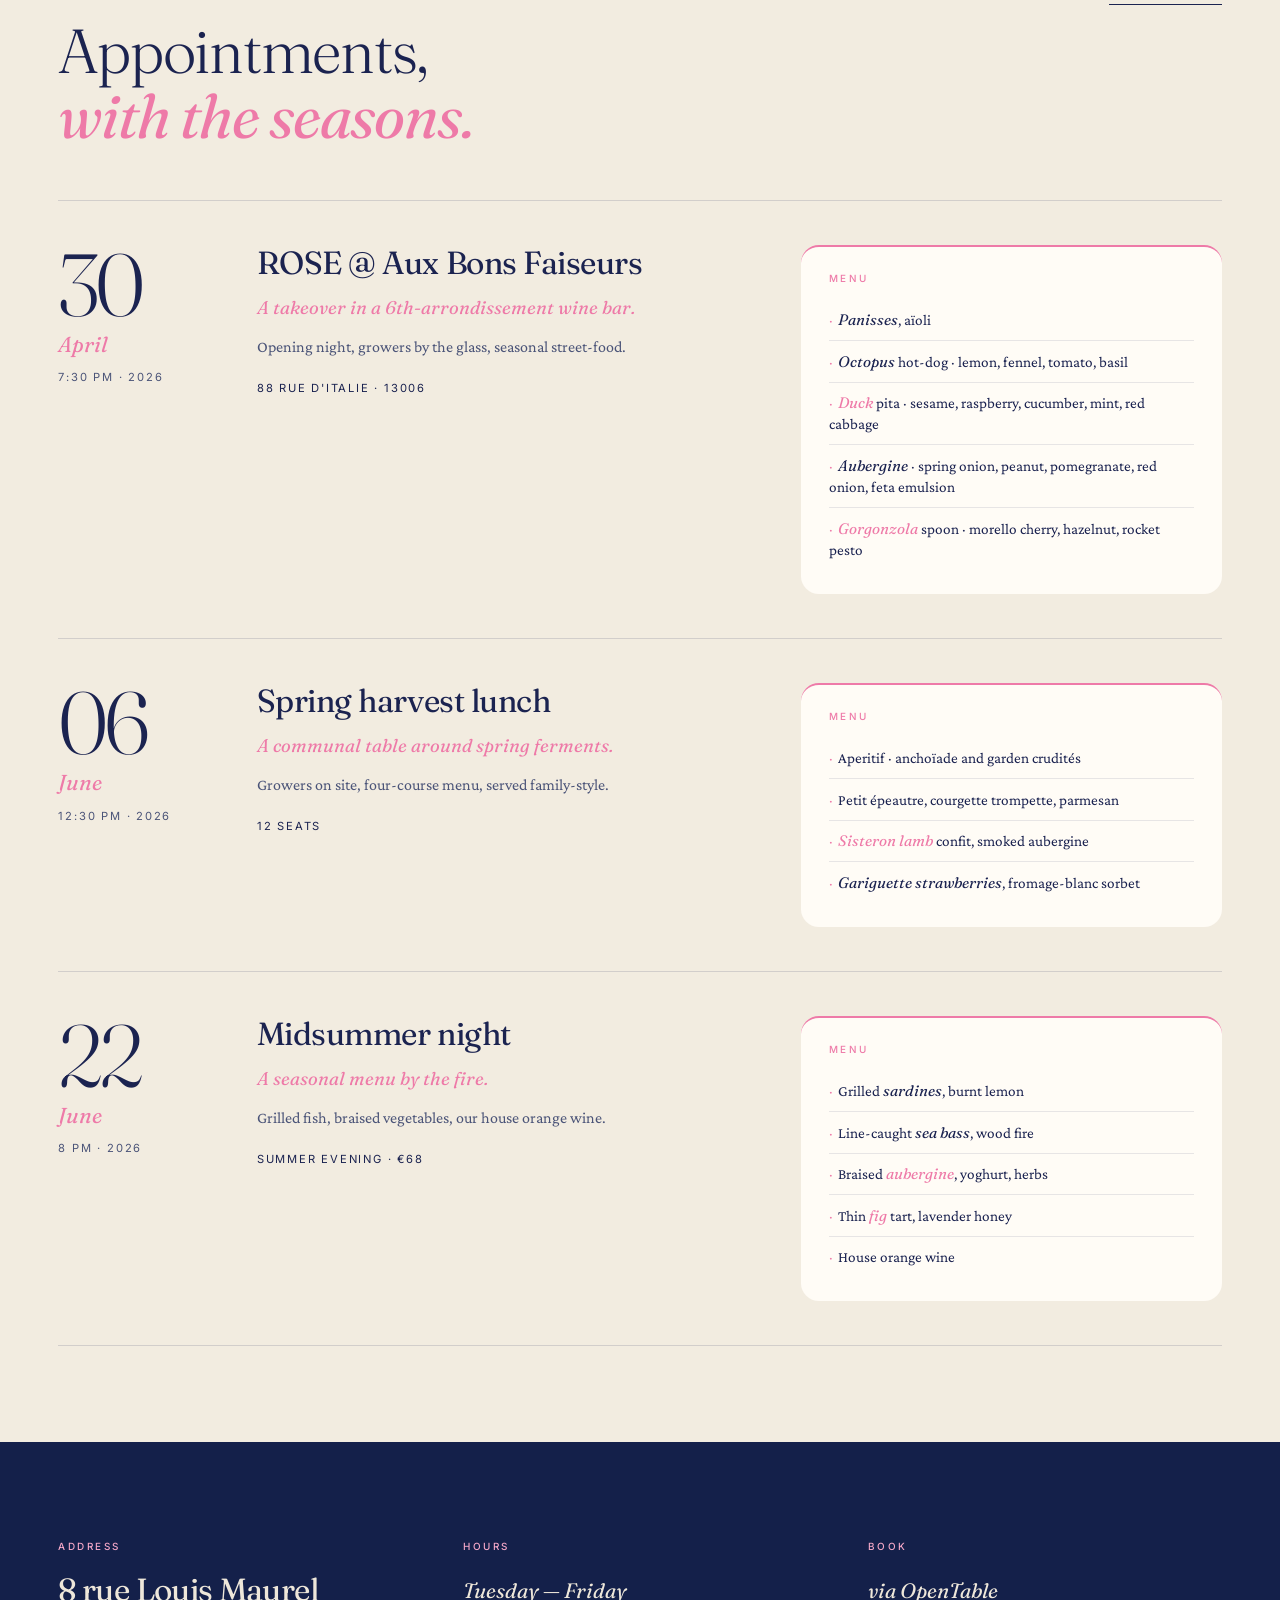
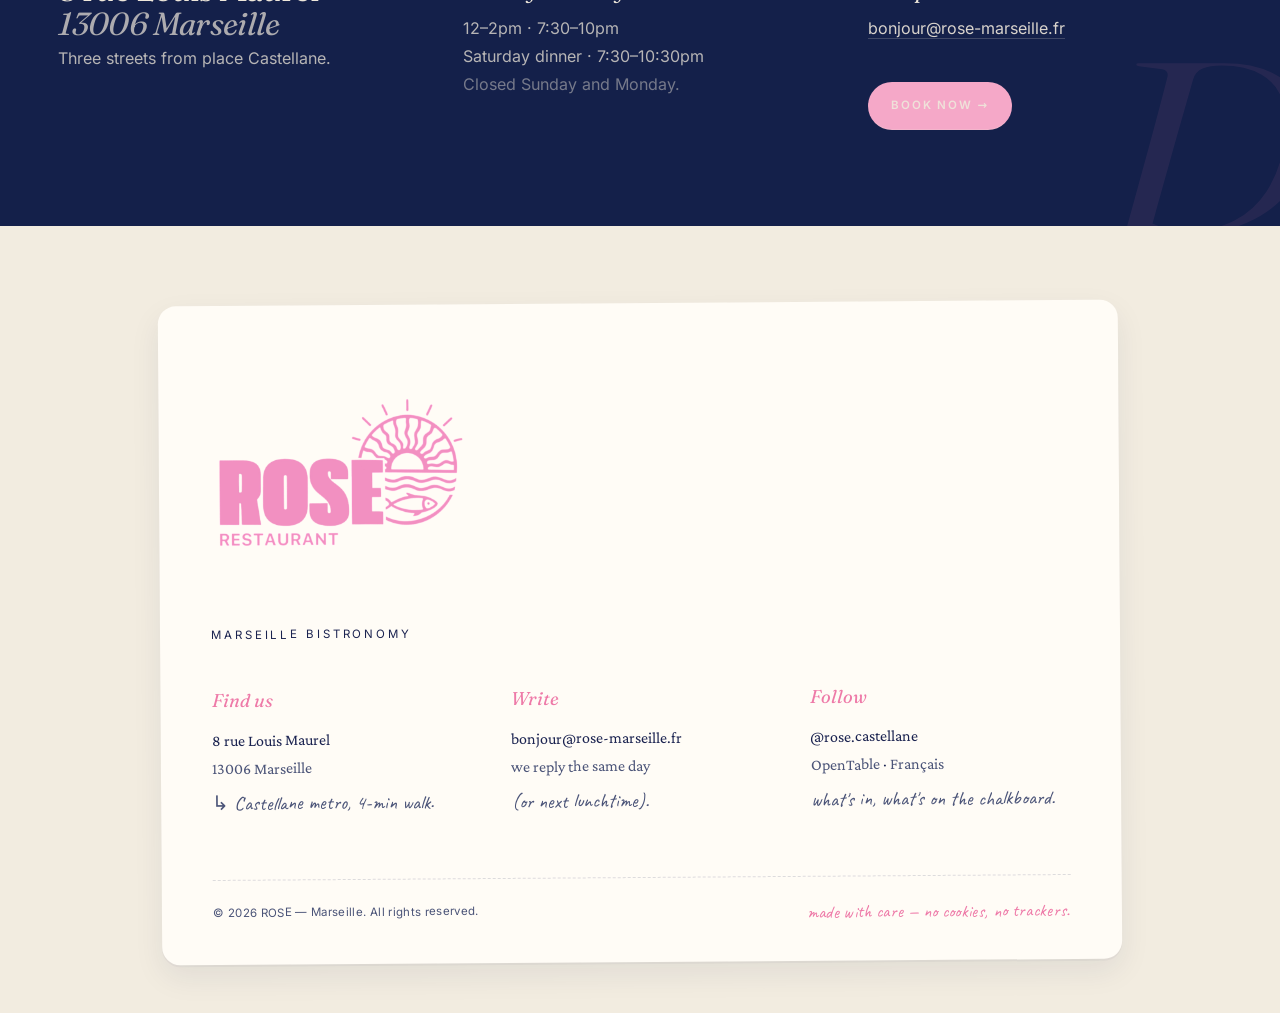
==== commit a608a863: "Header mobile : meme layout 1-row que desktop avec IG, scale compact. Info-band : segments en spans " ====
--- a/en/index.html
+++ b/en/index.html
@@ -150,11 +150,11 @@
         </div>
         <div>
           <div class="label">Address</div>
-          <div class="value">8 rue Louis Maurel · 13006 Marseille</div>
+          <div class="value"><span>8 rue Louis Maurel</span> · <span>13006 Marseille</span></div>
         </div>
         <div>
           <div class="label">Table</div>
-          <div class="value">Tuesday → Saturday · 12–2pm · 7:30–10pm</div>
+          <div class="value"><span>Tuesday → Saturday</span> · <span>12–2pm</span> · <span>7:30–10pm</span></div>
         </div>
         <div>
           <div class="label">Instagram</div>
--- a/assets/css/style.css
+++ b/assets/css/style.css
@@ -360,9 +360,9 @@
 /* ---------- Signature (2-col : La maison / 3 repères) */
 .signature {
   display: grid;
-  grid-template-columns: 1fr;
-  gap: clamp(2rem, 4vw, 3rem);
-  align-items: start;
+  grid-template-columns: 1fr 1.1fr;
+  gap: clamp(2rem, 5vw, 4.5rem);
+  align-items: center;
 }
 .signature-text p {
   font-size: 1.15rem;
@@ -377,22 +377,18 @@
   padding: clamp(2rem, 3vw, 3rem) clamp(2rem, 3vw, 3.25rem);
   border-radius: var(--radius-lg);
   border-left: 3px solid var(--c-pink-deep);
-  display: grid;
-  grid-template-columns: repeat(3, 1fr);
-  gap: 1.75rem;
-  align-items: start;
 }
 .signature-card .item {
-  padding: 0 1.5rem 0 0;
-  border-right: 1px solid var(--c-rule);
-}
-.signature-card .item:last-child { border-right: none; padding-right: 0; }
+  padding: 1.25rem 0;
+  border-bottom: 1px solid var(--c-rule);
+}
+.signature-card .item:last-child { border-bottom: none; }
 .signature-card .item-title {
   font-family: var(--ff-display); font-style: italic; font-weight: 400;
-  font-size: 1.35rem; color: var(--c-ink); margin-bottom: 6px;
+  font-size: 1.45rem; color: var(--c-ink); margin-bottom: 6px;
   letter-spacing: -0.01em;
 }
-.signature-card .item-desc { font-size: 0.9rem; color: var(--c-ink-soft); line-height: 1.55; }
+.signature-card .item-desc { font-size: 0.95rem; color: var(--c-ink-soft); line-height: 1.55; }
 
 /* ---------- Info band 4-col navy */
 .info-band {
@@ -412,7 +408,8 @@
   font-size: 0.62rem; letter-spacing: 0.2em; text-transform: uppercase;
   margin-bottom: 0.5rem;
 }
-.info-band .value { white-space: pre-line; }
+.info-band .value { white-space: normal; }
+.info-band .value > span { white-space: nowrap; }
 .info-band a { color: inherit; border-bottom: 1px solid transparent; }
 .info-band a:hover { color: var(--c-pink); }
 
@@ -809,22 +806,13 @@
 
 /* ---------- Responsive */
 @media (max-width: 980px) {
-  /* Header : flex 2 rangées, brand à gauche / cluster à droite, nav dessous centrée */
-  .header-inner {
-    display: flex; flex-wrap: wrap;
-    align-items: center; justify-content: space-between;
-    gap: 10px 14px;
-    padding: 12px 0;
-  }
-  .brand { order: 1; }
-  .header-cta { order: 2; gap: 10px; }
-  .nav-primary { order: 3; flex: 1 0 100%; justify-content: center; }
-  .nav-primary ul {
-    flex-wrap: wrap; justify-content: center;
-    font-size: 0.68rem; gap: 14px 20px;
-  }
-  .header-cta .ig-link { display: none; } /* IG déjà dans le footer — on gagne de la place */
-  .lang-switch { font-size: 0.66rem; gap: 6px; }
+  /* Header : meme layout que desktop, juste compacte. Logo | nav | FR·EN IG Reserver, sur une ligne. */
+  .header-inner { gap: 14px; padding: 14px 0; }
+  .brand-logo { height: 72px; }
+  .nav-primary ul { font-size: 0.72rem; gap: 16px; }
+  .header-cta { gap: 10px; }
+  .header-cta .btn { padding: 10px 16px; font-size: 0.7rem; letter-spacing: 0.12em; }
+  .lang-switch { font-size: 0.7rem; gap: 6px; }
 
   .signature { grid-template-columns: 1fr; gap: 2rem; }
   /* Carte "La maison" : items côte à côte en bandeau */
@@ -867,12 +855,15 @@
 @media (max-width: 640px) {
   .wrap { padding: 0 1.25rem; }
 
-  /* Header très compact */
-  .site-header .wrap { padding-left: 1.5rem; padding-right: 1.5rem; }
-  .header-inner { padding: 10px 0; gap: 8px 10px; }
-  .brand-logo { height: 68px; }
-  .header-cta .btn { padding: 10px 16px; font-size: 0.68rem; letter-spacing: 0.12em; }
-  .nav-primary ul { font-size: 0.64rem; gap: 10px 16px; letter-spacing: 0.12em; }
+  /* Header tres compact : memes bords que le reste de la page pour alignement */
+  .site-header .wrap { padding-left: 1.25rem; padding-right: 1.25rem; }
+  .header-inner { padding: 10px 0; gap: 10px; grid-template-columns: auto 1fr auto; }
+  .brand-logo { height: 54px; }
+  .header-cta { gap: 8px; }
+  .header-cta .btn { padding: 7px 11px; font-size: 0.58rem; letter-spacing: 0.1em; }
+  .header-cta .ig-link svg { width: 16px; height: 16px; }
+  .lang-switch { font-size: 0.58rem; gap: 4px; }
+  .nav-primary ul { font-size: 0.58rem; gap: 10px; letter-spacing: 0.1em; }
 
   /* Hero */
   .hero { padding: 2.75rem 0 2.25rem; }
@@ -908,15 +899,15 @@
   .menu-item-dots { display: none; }
   .menu-item-price { margin-left: auto; }
 
-  /* Info-band : bandeau 2-col plus respirant, sans retour ligne forcé. */
-  .info-band { padding: 1.75rem 0; }
+  /* Info-band : bandeau 2-col compact, hauteur reduite. */
+  .info-band { padding: 0.9rem 0; }
   .info-band .grid {
     grid-template-columns: repeat(2, 1fr);
-    gap: 1.1rem 1.25rem;
-    font-size: 0.88rem; line-height: 1.4;
+    gap: 0.55rem 1rem;
+    font-size: 0.78rem; line-height: 1.25;
   }
-  .info-band .label { font-size: 0.6rem; letter-spacing: 0.18em; margin-bottom: 0.4rem; }
-  .info-band .value { font-size: 0.88rem; line-height: 1.35; }
+  .info-band .label { font-size: 0.52rem; letter-spacing: 0.16em; margin-bottom: 0.18rem; }
+  .info-band .value { font-size: 0.78rem; line-height: 1.2; }
 
   /* Carte La maison : 3-col compacte sur mobile */
   .signature-card { padding: 1.4rem 1.25rem; gap: 0.9rem; }
@@ -942,9 +933,14 @@
 }
 
 @media (max-width: 420px) {
-  .site-header .wrap { padding-left: 1.25rem; padding-right: 1.25rem; }
-  .header-cta .btn { padding: 9px 14px; font-size: 0.66rem; }
-  .brand-logo { height: 60px; }
+  .site-header .wrap { padding-left: 1rem; padding-right: 1rem; }
+  .header-inner { gap: 6px; }
+  .header-cta { gap: 5px; }
+  .header-cta .btn { padding: 6px 8px; font-size: 0.52rem; letter-spacing: 0.08em; }
+  .header-cta .ig-link svg { width: 13px; height: 13px; }
+  .lang-switch { font-size: 0.52rem; gap: 3px; }
+  .brand-logo { height: 44px; }
+  .nav-primary ul { font-size: 0.52rem; gap: 7px; letter-spacing: 0.08em; }
   .hero h1 { font-size: clamp(1.85rem, 10vw, 2.4rem); }
   .hero-cta { flex-direction: column; align-items: stretch; }
   .hero-cta .btn { width: 100%; }
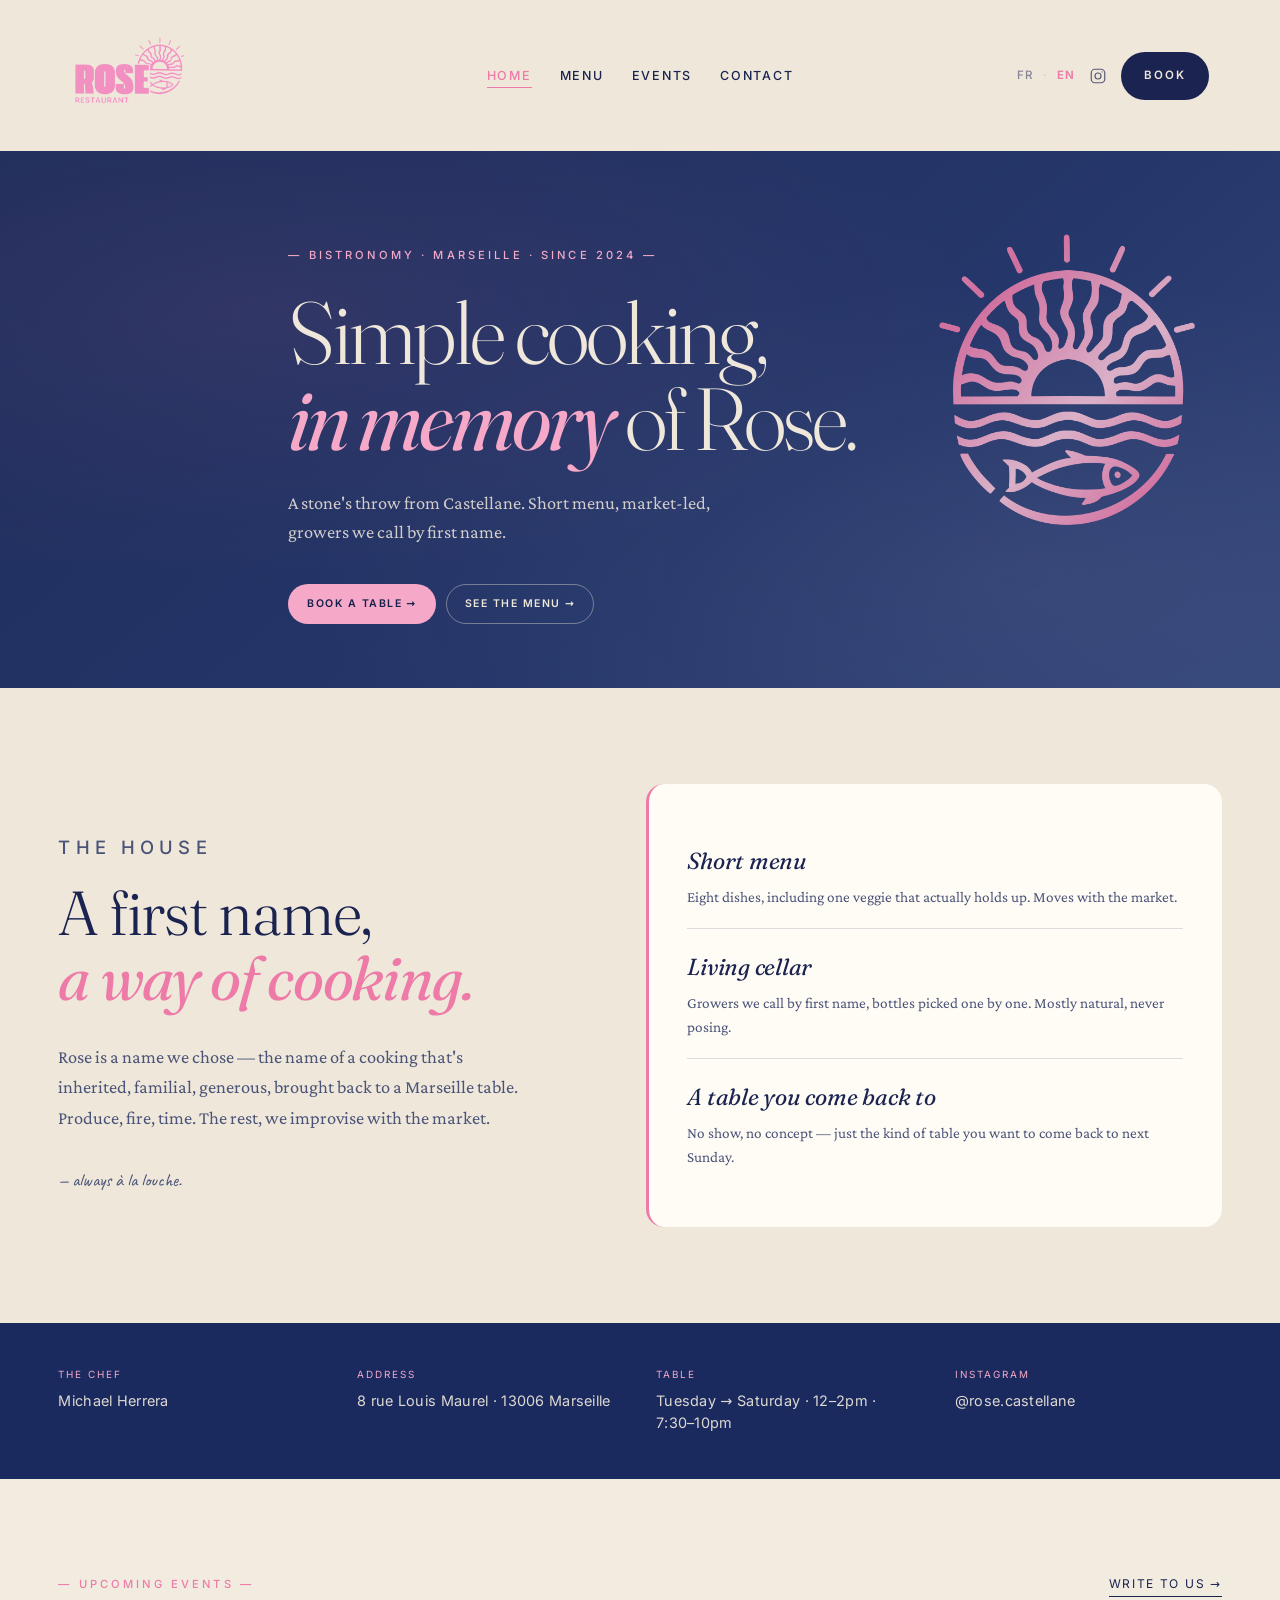
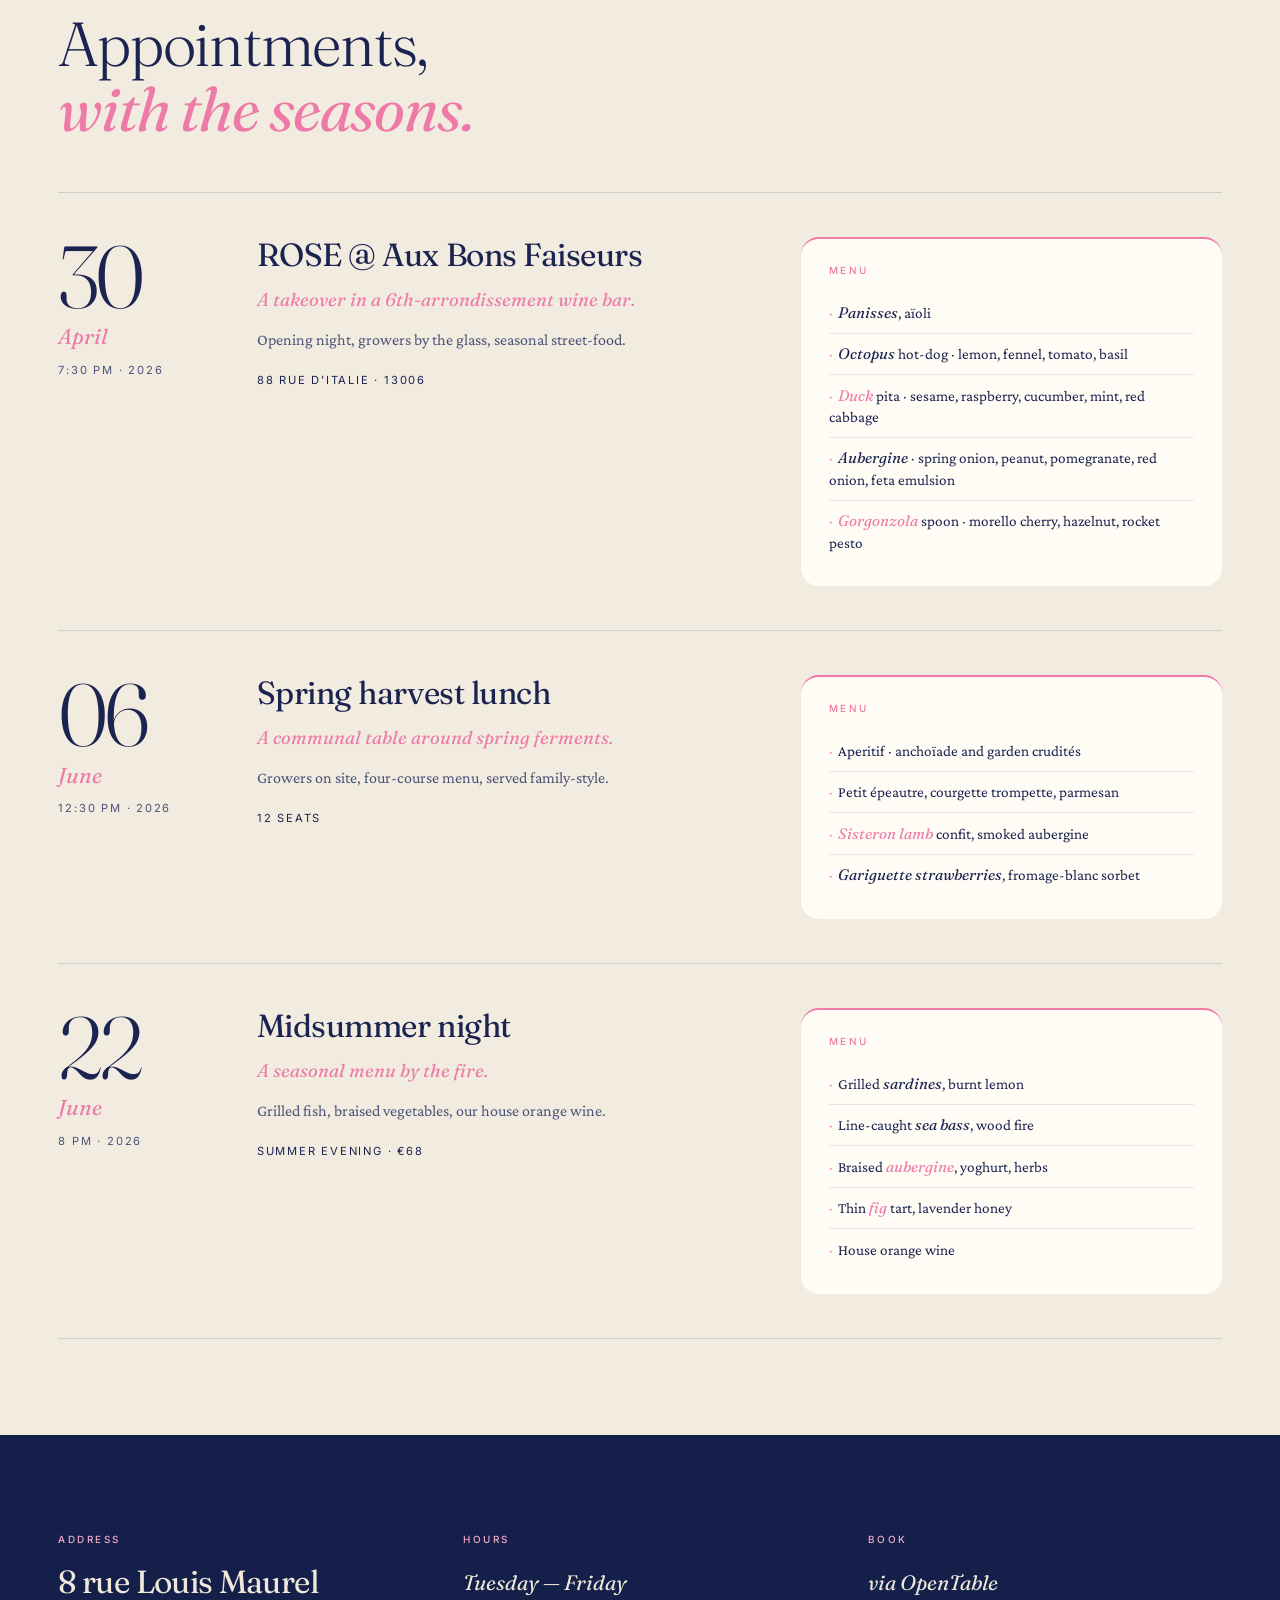
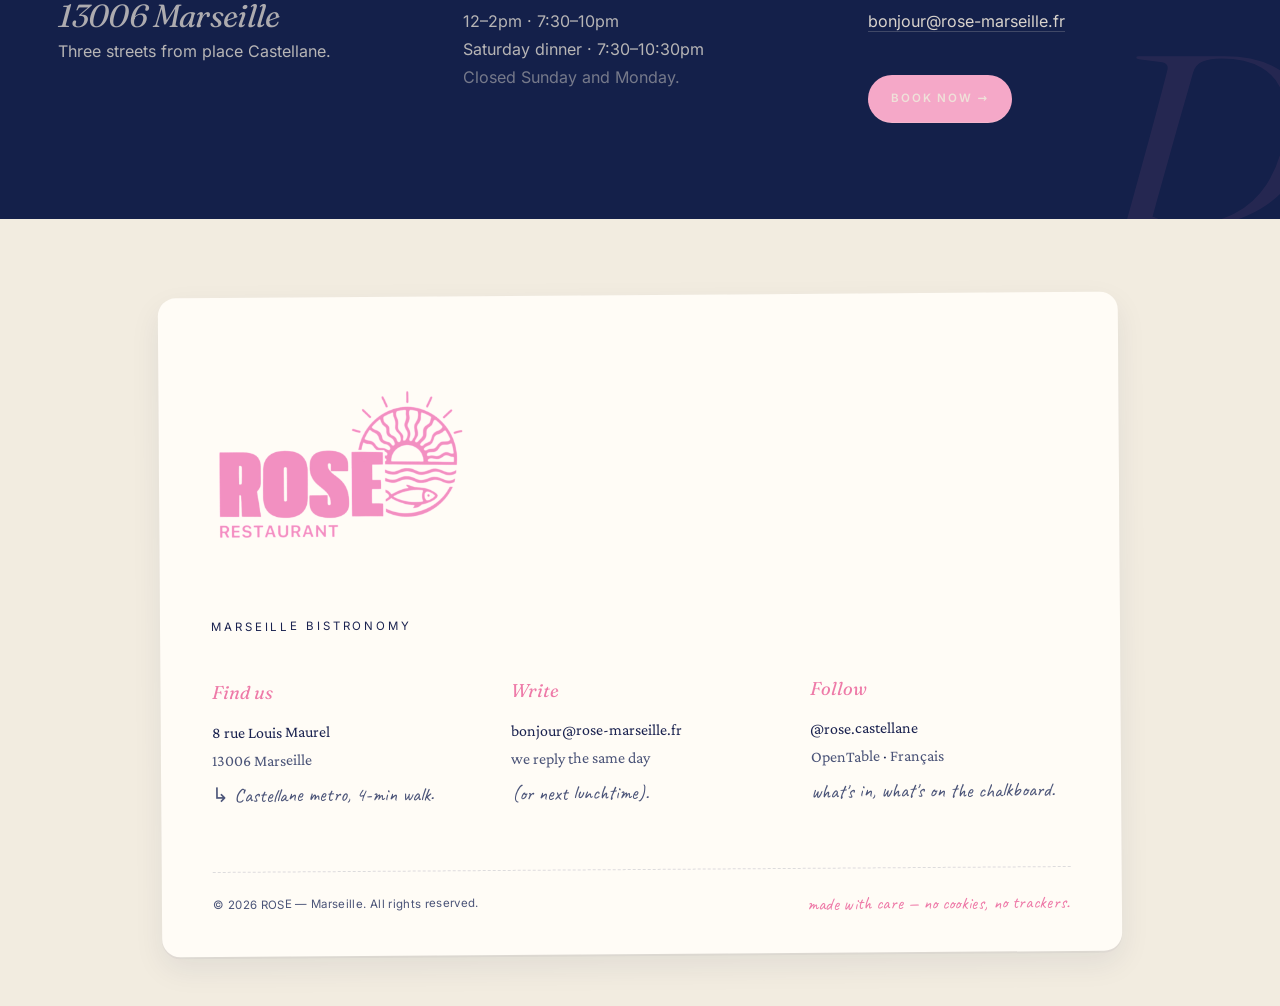
==== commit 9773e8dc: "Header mobile revert 2-rangees + IG dans le nav apres Contact (8 pages). Hero CTA plus compact pour " ====
--- a/en/index.html
+++ b/en/index.html
@@ -86,6 +86,7 @@
         <li><a href="menu.html">Menu</a></li>
         <li><a href="events.html">Events</a></li>
         <li><a href="contact.html">Contact</a></li>
+        <li class="nav-ig"><a href="https://www.instagram.com/rose.castellane" target="_blank" rel="noopener noreferrer" aria-label="Instagram"><svg viewBox="0 0 24 24" width="16" height="16" fill="none" stroke="currentColor" stroke-width="1.6" stroke-linecap="round" stroke-linejoin="round" aria-hidden="true"><rect x="3" y="3" width="18" height="18" rx="5"/><circle cx="12" cy="12" r="4"/><circle cx="17.5" cy="6.5" r="0.8" fill="currentColor" stroke="none"/></svg></a></li>
       </ul>
     </nav>
     <div class="header-cta">
--- a/assets/css/style.css
+++ b/assets/css/style.css
@@ -200,6 +200,7 @@
 .nav-primary ul a { color: var(--c-ink); padding-bottom: 4px; }
 .nav-primary ul a:hover { color: var(--c-pink-deep); }
 .nav-primary ul a[aria-current="page"] { color: var(--c-pink-deep); border-bottom: 1px solid var(--c-pink-deep); }
+.nav-primary .nav-ig { display: none; } /* visible seulement sur mobile */
 
 .lang-switch {
   display: flex; align-items: center; gap: 10px;
@@ -287,7 +288,8 @@
   line-height: 1.6;
   color: rgba(238,231,218,0.85);
 }
-.hero-cta { display: flex; flex-wrap: wrap; gap: 12px; margin-top: 2.25rem; }
+.hero-cta { display: flex; flex-wrap: wrap; gap: 10px; margin-top: 2.25rem; max-width: 440px; }
+.hero-cta .btn { padding: 11px 18px; font-size: 0.66rem; letter-spacing: 0.14em; }
 .hero-cta .btn--ghost { color: var(--c-cream); border-color: rgba(238,231,218,0.4); }
 .hero-cta .btn--ghost:hover { color: var(--c-pink); border-color: var(--c-pink); }
 
@@ -806,13 +808,26 @@
 
 /* ---------- Responsive */
 @media (max-width: 980px) {
-  /* Header : meme layout que desktop, juste compacte. Logo | nav | FR·EN IG Reserver, sur une ligne. */
-  .header-inner { gap: 14px; padding: 14px 0; }
-  .brand-logo { height: 72px; }
-  .nav-primary ul { font-size: 0.72rem; gap: 16px; }
-  .header-cta { gap: 10px; }
-  .header-cta .btn { padding: 10px 16px; font-size: 0.7rem; letter-spacing: 0.12em; }
-  .lang-switch { font-size: 0.7rem; gap: 6px; }
+  /* Header : flex 2 rangees. Rang 1 : logo | FR/EN Reserver. Rang 2 : nav centree avec IG apres Contact. */
+  .header-inner {
+    display: flex; flex-wrap: wrap;
+    align-items: center; justify-content: space-between;
+    gap: 10px 14px;
+    padding: 12px 0;
+  }
+  .brand { order: 1; }
+  .header-cta { order: 2; gap: 10px; }
+  .nav-primary { order: 3; flex: 1 0 100%; justify-content: space-between; }
+  .nav-primary ul {
+    flex-wrap: wrap; justify-content: space-between;
+    width: 100%;
+    font-size: 0.68rem; gap: 14px 20px;
+  }
+  .header-cta .ig-link { display: none; } /* deplace dans le nav, apres Contact */
+  .nav-primary .nav-ig { display: inline-flex; align-items: center; }
+  .nav-primary .nav-ig a { display: inline-flex; align-items: center; color: var(--c-ink); opacity: 0.75; }
+  .nav-primary .nav-ig a:hover { color: var(--c-pink-deep); opacity: 1; }
+  .lang-switch { font-size: 0.66rem; gap: 6px; }
 
   .signature { grid-template-columns: 1fr; gap: 2rem; }
   /* Carte "La maison" : items côte à côte en bandeau */
@@ -857,13 +872,10 @@
 
   /* Header tres compact : memes bords que le reste de la page pour alignement */
   .site-header .wrap { padding-left: 1.25rem; padding-right: 1.25rem; }
-  .header-inner { padding: 10px 0; gap: 10px; grid-template-columns: auto 1fr auto; }
-  .brand-logo { height: 54px; }
-  .header-cta { gap: 8px; }
-  .header-cta .btn { padding: 7px 11px; font-size: 0.58rem; letter-spacing: 0.1em; }
-  .header-cta .ig-link svg { width: 16px; height: 16px; }
-  .lang-switch { font-size: 0.58rem; gap: 4px; }
-  .nav-primary ul { font-size: 0.58rem; gap: 10px; letter-spacing: 0.1em; }
+  .header-inner { padding: 10px 0; gap: 8px 10px; }
+  .brand-logo { height: 68px; }
+  .header-cta .btn { padding: 10px 16px; font-size: 0.68rem; letter-spacing: 0.12em; }
+  .nav-primary ul { font-size: 0.64rem; gap: 10px 16px; letter-spacing: 0.12em; }
 
   /* Hero */
   .hero { padding: 2.75rem 0 2.25rem; }
@@ -933,14 +945,9 @@
 }
 
 @media (max-width: 420px) {
-  .site-header .wrap { padding-left: 1rem; padding-right: 1rem; }
-  .header-inner { gap: 6px; }
-  .header-cta { gap: 5px; }
-  .header-cta .btn { padding: 6px 8px; font-size: 0.52rem; letter-spacing: 0.08em; }
-  .header-cta .ig-link svg { width: 13px; height: 13px; }
-  .lang-switch { font-size: 0.52rem; gap: 3px; }
-  .brand-logo { height: 44px; }
-  .nav-primary ul { font-size: 0.52rem; gap: 7px; letter-spacing: 0.08em; }
+  .site-header .wrap { padding-left: 1.25rem; padding-right: 1.25rem; }
+  .header-cta .btn { padding: 9px 14px; font-size: 0.66rem; }
+  .brand-logo { height: 60px; }
   .hero h1 { font-size: clamp(1.85rem, 10vw, 2.4rem); }
   .hero-cta { flex-direction: column; align-items: stretch; }
   .hero-cta .btn { width: 100%; }
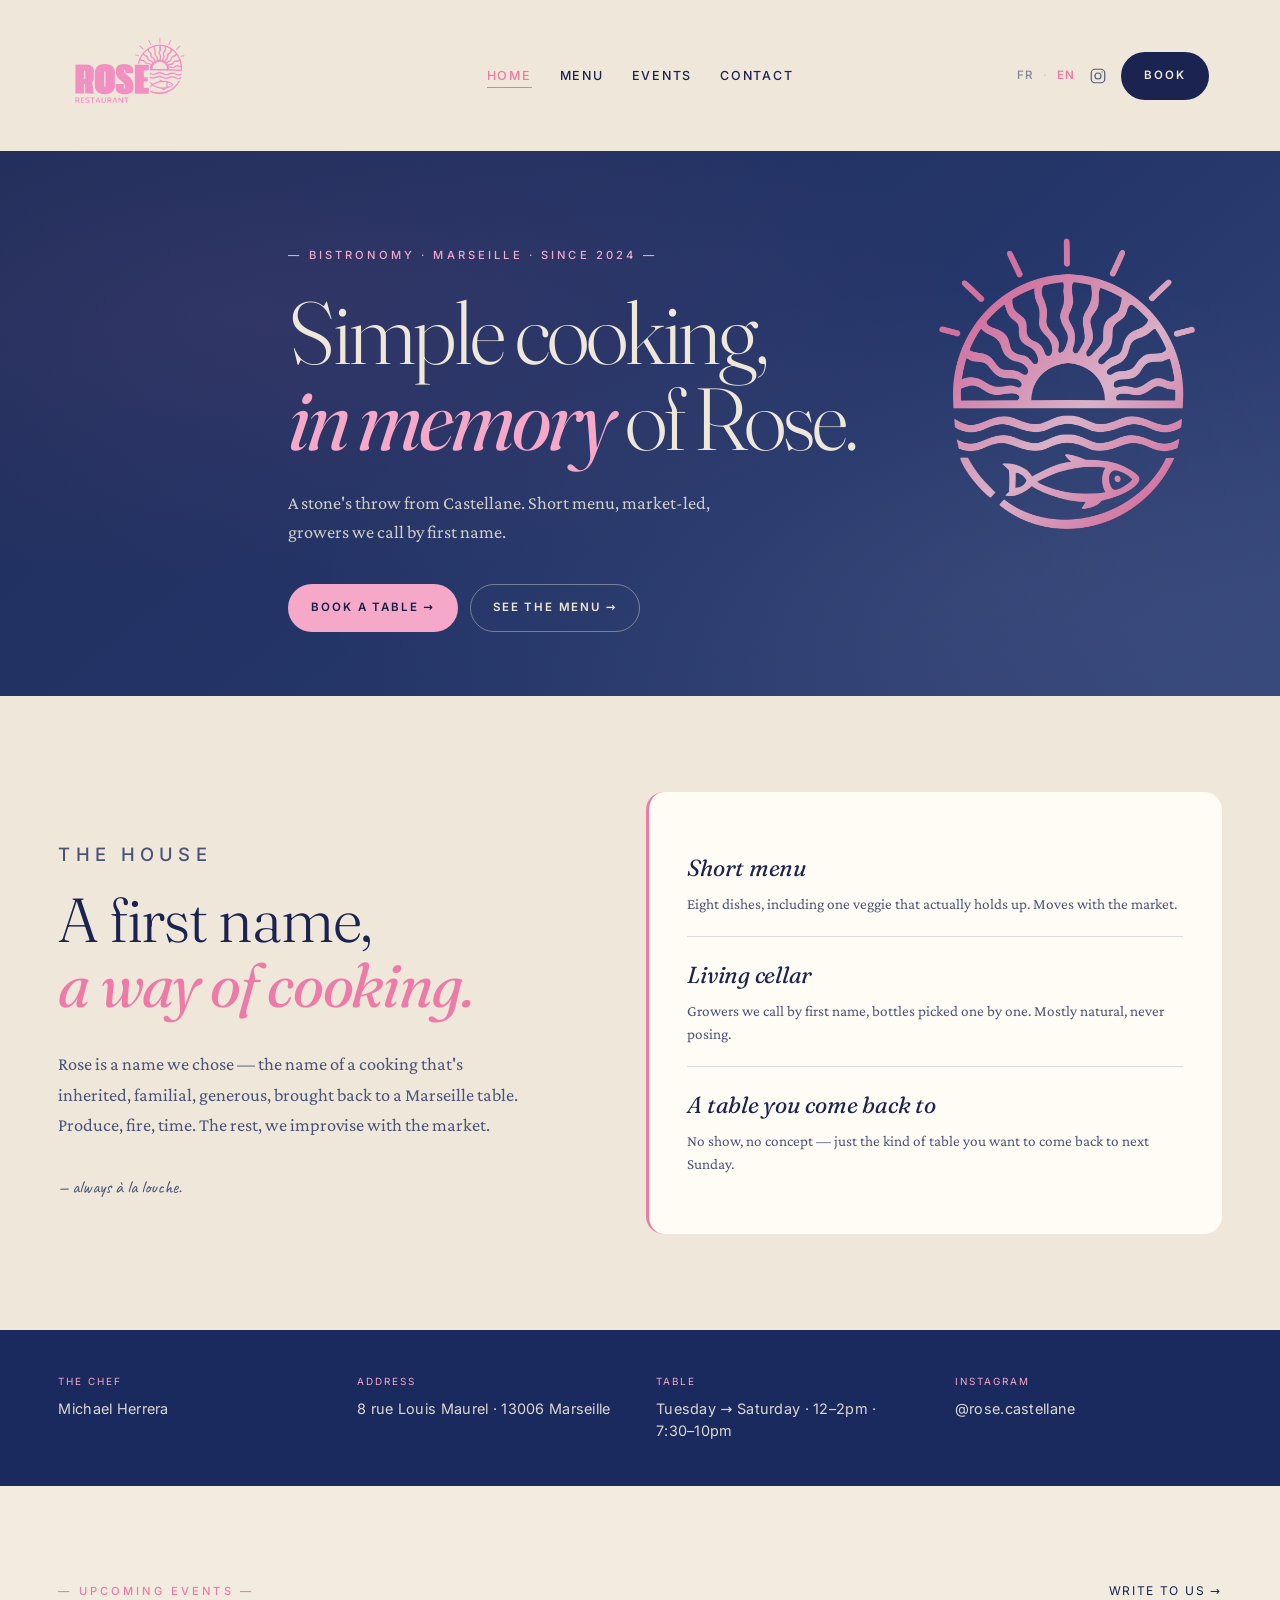
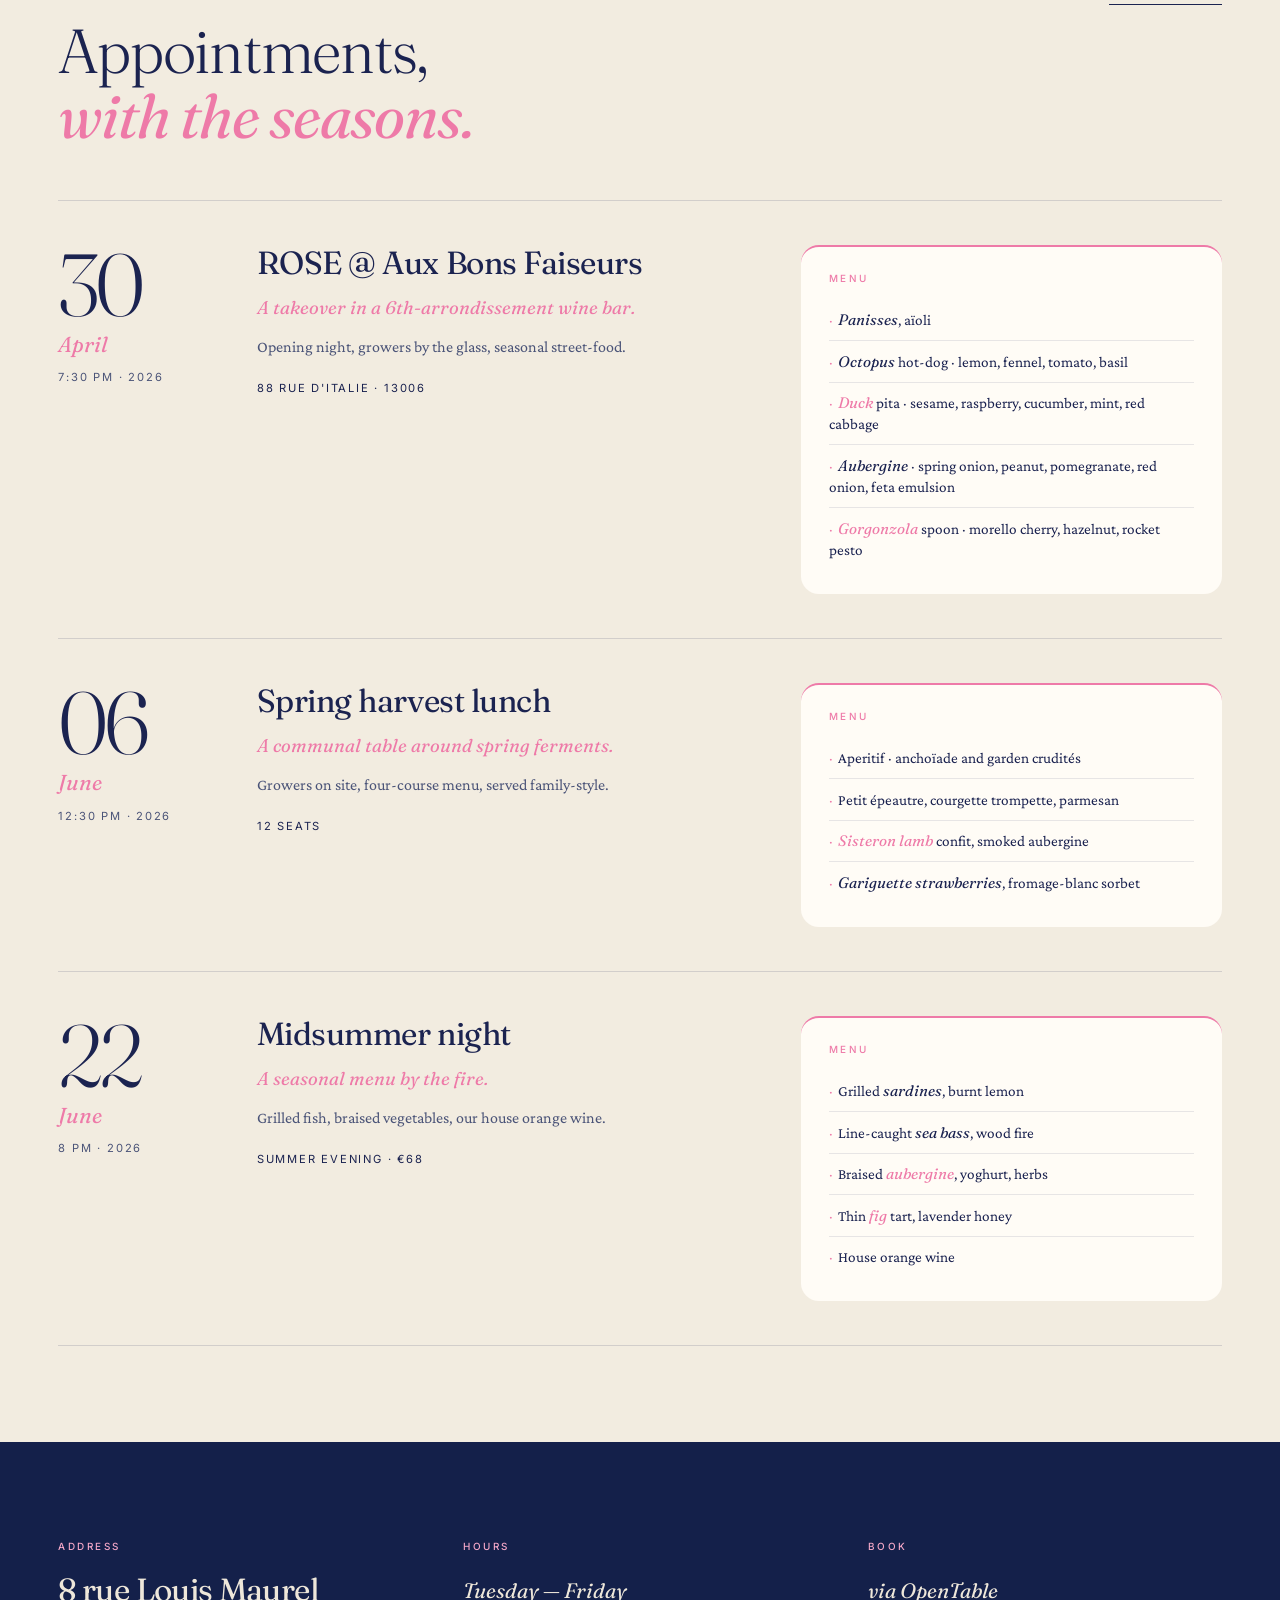
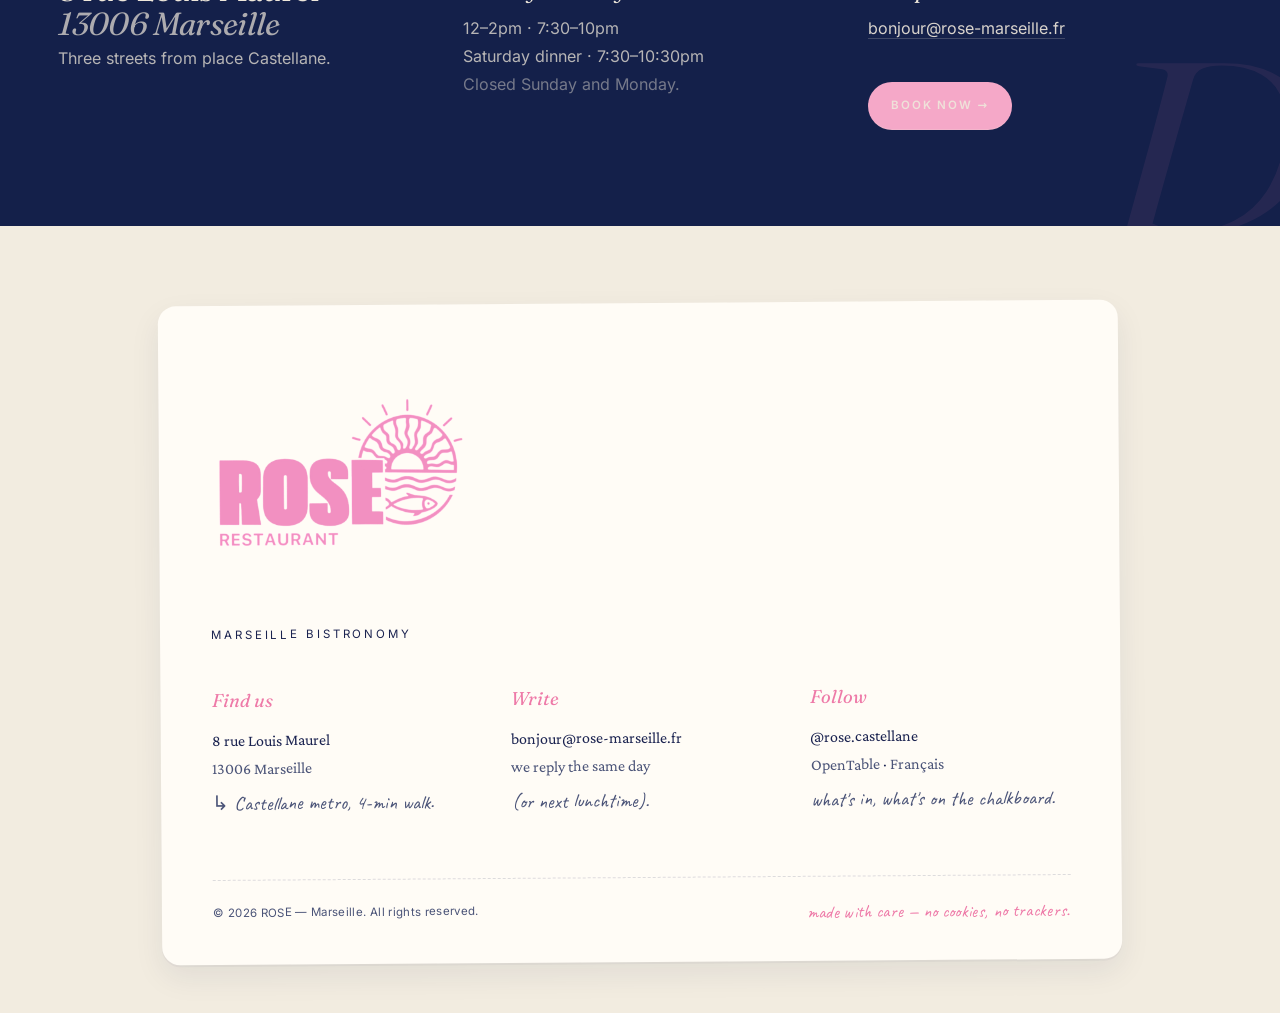
==== commit 00b5e8a6: "Cache-busting : style.css?v=4 sur les 8 pages pour forcer rafraichissement navigateur" ====
--- a/en/index.html
+++ b/en/index.html
@@ -30,7 +30,7 @@
 <link rel="preconnect" href="https://fonts.gstatic.com" crossorigin>
 <link rel="stylesheet" href="https://fonts.googleapis.com/css2?family=Fraunces:ital,opsz,wght@0,9..144,300;0,9..144,400;0,9..144,500;1,9..144,300;1,9..144,400;1,9..144,500&family=Crimson+Pro:ital,wght@0,400;0,500;1,400;1,500&family=Caveat:wght@400;600&display=swap">
 <link rel="preload" href="../assets/fonts/Inter-Regular.woff2" as="font" type="font/woff2" crossorigin>
-<link rel="stylesheet" href="../assets/css/style.css">
+<link rel="stylesheet" href="../assets/css/style.css?v=4">
 
 <script type="application/ld+json">
 {
--- a/assets/css/style.css
+++ b/assets/css/style.css
@@ -268,7 +268,7 @@
     radial-gradient(ellipse at 80% 80%, rgba(238,231,218,0.06) 0%, transparent 50%),
     linear-gradient(140deg, #1E2D5A 0%, #25366A 60%, #33457A 100%);
 }
-.hero-inner { position: relative; max-width: 780px; }
+.hero-inner { position: relative; max-width: min(780px, calc(100% - 360px)); }
 .hero .eyebrow { color: var(--c-pink); margin-bottom: 1.5rem; }
 .hero h1 {
   color: var(--c-cream);
@@ -288,8 +288,7 @@
   line-height: 1.6;
   color: rgba(238,231,218,0.85);
 }
-.hero-cta { display: flex; flex-wrap: wrap; gap: 10px; margin-top: 2.25rem; max-width: 440px; }
-.hero-cta .btn { padding: 11px 18px; font-size: 0.66rem; letter-spacing: 0.14em; }
+.hero-cta { display: flex; flex-wrap: wrap; gap: 12px; margin-top: 2.25rem; }
 .hero-cta .btn--ghost { color: var(--c-cream); border-color: rgba(238,231,218,0.4); }
 .hero-cta .btn--ghost:hover { color: var(--c-pink); border-color: var(--c-pink); }
 
@@ -882,8 +881,9 @@
   .hero--short { padding: 2.25rem 0 1.75rem; }
   .hero h1 { font-size: clamp(2rem, 9vw, 2.8rem); line-height: 1.05; }
   .hero-lead { font-size: 1rem; }
-  .hero-cta { gap: 10px; margin-top: 1.75rem; }
-  .hero-cta .btn { flex: 1 1 auto; }
+  .hero-inner { max-width: 100%; }
+  .hero-cta { gap: 10px; margin-top: 1.75rem; max-width: none; }
+  .hero-cta .btn { flex: 0 0 auto; padding: 10px 16px; font-size: 0.58rem; letter-spacing: 0.1em; }
   .hero-mark { width: 180px; opacity: 0.3; right: -40px; top: auto; bottom: -20px; transform: none; }
 
   /* Sections */
